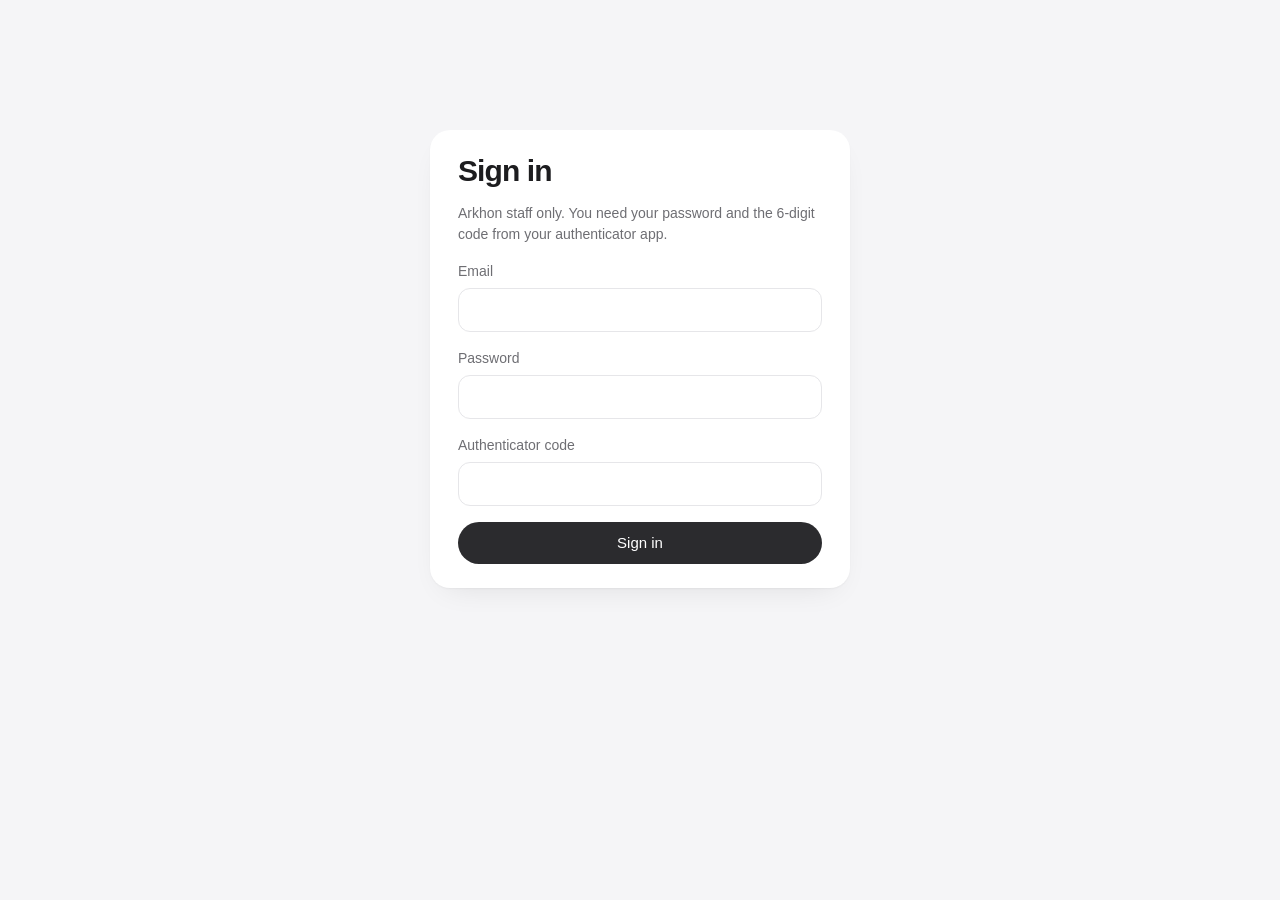
==== server/console/index.html @ 246d6083 "Operator Console, plan presets, Makefile, runbook and docs restructure - server/console: Arkhon staf" ====
<!doctype html>
<html lang="en">
<head>
<meta charset="utf-8">
<meta name="viewport" content="width=device-width, initial-scale=1, viewport-fit=cover">
<title>Arkhon Operator Console</title>
<style>
/* Operator console: same calm language as the suite. One column, one task per view.
   Talks only to this server's /admin API (CSP: connect-src 'self'). */
:root {
  --bg: #f5f5f7; --card: #fff; --soft: #f0f0f2; --line: #e6e6e9;
  --fg: #1d1d1f; --fg-2: #6e6e73; --fg-3: #a1a1a6;
  --ink: #2b2b2e; --ink-fg: #fff; --focus: #0071e3;
  --ok: #2f7a55; --ok-bg: #e8f3ed; --warn: #b45309; --warn-bg: #fdf1e3; --bad: #d92d20; --bad-bg: #fdecea;
  --shadow: 0 1px 2px rgba(0,0,0,.04), 0 12px 32px -16px rgba(0,0,0,.12);
  --font: -apple-system, BlinkMacSystemFont, "SF Pro Text", "Geist", "Helvetica Neue", Arial, sans-serif;
  --mono: ui-monospace, "SF Mono", Menlo, Consolas, monospace;
}
@media (prefers-color-scheme: dark) { :root {
  --bg: #000; --card: #141416; --soft: #1c1c1f; --line: #2a2a2e;
  --fg: #f5f5f7; --fg-2: #a1a1a6; --fg-3: #6e6e73; --ink: #f5f5f7; --ink-fg: #111113; --focus: #2997ff;
  --ok: #4fbf86; --ok-bg: rgba(79,191,134,.14); --warn: #f0a33a; --warn-bg: rgba(240,163,58,.14); --bad: #ff6b61; --bad-bg: rgba(255,107,97,.14);
  --shadow: 0 0 0 1px var(--line); color-scheme: dark;
} }
* { box-sizing: border-box; }
[hidden] { display: none !important; }
body { margin: 0; background: var(--bg); color: var(--fg); font: 16px/1.5 var(--font); -webkit-font-smoothing: antialiased; }
button, input, select { font: inherit; color: inherit; }
button { cursor: pointer; }
:focus-visible { outline: 3px solid var(--focus); outline-offset: 2px; border-radius: 10px; }
.wrap { max-width: 980px; margin: 0 auto; padding-left: max(24px, env(safe-area-inset-left)); padding-right: max(24px, env(safe-area-inset-right)); }
header { position: sticky; top: 0; z-index: 5; background: color-mix(in srgb, var(--bg) 85%, transparent); backdrop-filter: blur(20px); }
.hdr { display: flex; align-items: center; gap: 24px; height: 60px; }
.brand { font-weight: 700; letter-spacing: .14em; font-size: 14px; }
.brand small { font-weight: 500; letter-spacing: 0; color: var(--fg-3); margin-left: 8px; }
nav { display: flex; gap: 20px; overflow-x: auto; }
nav a { color: var(--fg-2); text-decoration: none; font-size: 15px; white-space: nowrap; }
nav a[aria-current="page"], nav a:hover { color: var(--fg); }
.grow { flex: 1; }
main { padding-block: 40px 96px; display: grid; gap: 20px; }
h1 { margin: 0; font-size: clamp(30px, 5vw, 42px); letter-spacing: -.03em; line-height: 1.1; }
h2 { margin: 0; font-size: 21px; letter-spacing: -.02em; }
.lede { margin: 6px 0 0; color: var(--fg-2); font-size: 18px; }
.card { background: var(--card); border-radius: 20px; box-shadow: var(--shadow); padding: 24px 28px; }
.kpis { display: grid; grid-template-columns: repeat(3, minmax(0,1fr)); gap: 14px; }
.kpi b { display: block; font-size: 34px; letter-spacing: -.03em; font-variant-numeric: tabular-nums; }
.kpi span { color: var(--fg-2); font-size: 15px; }
.kpi.warn b { color: var(--warn); }
.btn { height: 42px; padding: 0 20px; border-radius: 999px; border: 0; background: var(--soft); font-weight: 500; font-size: 15px; white-space: nowrap; }
.btn.primary { background: var(--ink); color: var(--ink-fg); }
.btn.danger { color: var(--bad); }
.btn:disabled { opacity: .4; cursor: default; }
.row { display: flex; gap: 12px; align-items: end; flex-wrap: wrap; }
label { display: grid; gap: 6px; font-size: 14px; color: var(--fg-2); flex: 1 1 200px; min-width: 0; }
input, select { height: 44px; border-radius: 12px; border: 1px solid var(--line); background: var(--card); padding: 0 14px; font-size: 16px; color: var(--fg); width: 100%; }
.msg { margin: 0; padding: 12px 16px; border-radius: 12px; font-size: 15px; }
.msg.ok { color: var(--ok); background: var(--ok-bg); }
.msg.err { color: var(--bad); background: var(--bad-bg); }
.key { font: 600 20px var(--mono); letter-spacing: .04em; padding: 16px 18px; border-radius: 14px; background: var(--soft); user-select: all; overflow-wrap: anywhere; }
table { width: 100%; border-collapse: collapse; font-size: 15px; }
th { text-align: left; font-weight: 500; color: var(--fg-3); font-size: 13px; padding: 0 12px 10px 0; }
td { padding: 12px 12px 12px 0; border-top: 1px solid var(--line); vertical-align: top; }
td.mono, .mono { font-family: var(--mono); font-size: 13px; }
.tbl { overflow-x: auto; }
.pill { display: inline-block; font-size: 13px; font-weight: 500; border-radius: 999px; padding: 2px 10px; }
.pill.active { color: var(--ok); background: var(--ok-bg); }
.pill.suspended { color: var(--warn); background: var(--warn-bg); }
.pill.revoked, .pill.deactivated { color: var(--fg-3); background: var(--soft); }
.link { border: 0; background: none; color: var(--focus); padding: 0; font-size: 15px; }
.signin { max-width: 420px; margin: 10vh auto 0; display: grid; gap: 16px; }
.muted { color: var(--fg-2); font-size: 14px; }
@media (max-width: 720px) {
  .kpis { grid-template-columns: minmax(0,1fr); }
  .wrap { padding-left: max(16px, env(safe-area-inset-left)); padding-right: max(16px, env(safe-area-inset-right)); }
  .card { padding: 20px; }
}
</style>
</head>
<body>
<header hidden id="top">
  <div class="wrap hdr">
    <span class="brand">ARKHON<small>Operator Console</small></span>
    <nav id="nav">
      <a href="#overview">Overview</a><a href="#customers">Customers</a><a href="#licenses">Licenses</a><a href="#releases">Releases</a><a href="#audit">Audit log</a>
    </nav>
    <span class="grow"></span>
    <button class="link" id="signout" type="button">Sign out</button>
  </div>
</header>

<main class="wrap">
  <!-- Sign in -->
  <form class="card signin" id="v-signin">
    <h1 style="font-size:30px">Sign in</h1>
    <p class="muted" style="margin:0">Arkhon staff only. You need your password and the 6-digit code from your authenticator app.</p>
    <label>Email<input id="si-email" type="email" autocomplete="username" required></label>
    <label>Password<input id="si-pass" type="password" autocomplete="current-password" required></label>
    <label>Authenticator code<input id="si-code" inputmode="numeric" autocomplete="one-time-code" pattern="[0-9]{6}" maxlength="6" required></label>
    <button class="btn primary" type="submit">Sign in</button>
    <p class="msg err" id="si-msg" hidden></p>
  </form>

  <!-- Overview -->
  <section id="v-overview" hidden>
    <h1>Overview</h1>
    <p class="lede">How Arkhon's customers are doing today.</p>
    <div class="kpis" style="margin-top:24px">
      <div class="card kpi"><b id="k-customers">–</b><span>customers</span></div>
      <div class="card kpi"><b id="k-licenses">–</b><span>active licenses</span></div>
      <div class="card kpi"><b id="k-seats">–</b><span>seats sold</span></div>
      <div class="card kpi"><b id="k-devices">–</b><span>computers running Arkhon</span></div>
      <div class="card kpi" id="k-exp-card"><b id="k-expiring">–</b><span>licenses ending within 30 days</span></div>
      <div class="card kpi" id="k-stale-card"><b id="k-stale">–</b><span>computers not seen in 30 days</span></div>
    </div>
  </section>

  <!-- Customers -->
  <section id="v-customers" hidden>
    <h1>Customers</h1>
    <p class="lede">Add a company, then give it a license.</p>
    <form class="card" id="new-customer" style="margin-top:24px;display:grid;gap:16px">
      <h2>Add a customer</h2>
      <div class="row">
        <label>Company name<input id="c-name" required></label>
        <label>Contact email<input id="c-email" type="email" required></label>
        <button class="btn primary" type="submit">Add customer</button>
      </div>
      <p class="msg" id="c-msg" hidden></p>
    </form>
    <div class="card tbl" style="margin-top:20px"><table><thead><tr><th>Company</th><th>Contact</th><th>Licenses</th><th></th></tr></thead><tbody id="c-rows"></tbody></table></div>
  </section>

  <!-- Licenses -->
  <section id="v-licenses" hidden>
    <h1>Licenses</h1>
    <p class="lede">Pick a plan. Workspaces, engines and terms fill in for you.</p>
    <form class="card" id="new-license" style="margin-top:24px;display:grid;gap:16px">
      <h2>Issue a license</h2>
      <div class="row">
        <label>Customer<select id="l-customer" required></select></label>
        <label>Plan<select id="l-plan"></select></label>
        <label style="flex:0 1 120px">Seats<input id="l-seats" type="number" min="1"></label>
        <label style="flex:0 1 140px">Computers<input id="l-devices" type="number" min="1" value="1"></label>
      </div>
      <div class="row">
        <label>Industry pack<select id="l-pack"><option value="">None</option><option value="trades">Trades &amp; field services</option></select></label>
        <label>Offline grace<select id="l-grace"><option value="30">30 days (normal)</option><option value="90">90 days (offline / air-gapped site)</option></select></label>
        <label style="flex:0 1 auto;flex-direction:row;display:flex;align-items:center;gap:8px;height:44px"><input id="l-soft" type="checkbox" style="width:auto;height:auto"> Allow computers without a TPM</label>
      </div>
      <p class="muted" id="l-summary" style="margin:0"></p>
      <div class="row"><button class="btn primary" type="submit">Issue license</button></div>
      <p class="msg" id="l-msg" hidden></p>
      <div id="l-key" hidden><p class="muted" style="margin:0 0 8px">Activation key. Give it to the customer now: Arkhon keeps only a hash, so it can't be shown again.</p><div class="key" id="l-keytext"></div></div>
    </form>
    <div class="card tbl" style="margin-top:20px"><table><thead><tr><th>License</th><th>Customer</th><th>Plan</th><th>Seats</th><th>Ends</th><th>Status</th></tr></thead><tbody id="l-rows"></tbody></table></div>
    <div class="card" id="l-detail" hidden style="margin-top:20px;display:grid;gap:16px"></div>
  </section>

  <!-- Releases -->
  <section id="v-releases" hidden>
    <h1>Releases</h1>
    <p class="lede">Publish an encrypted engine release. Customers get it only inside their update window.</p>
    <form class="card" id="new-release" style="margin-top:24px;display:grid;gap:16px">
      <div class="row">
        <label>Engine<input id="r-engine" placeholder="core" required></label>
        <label>Version<input id="r-version" placeholder="1.0.0" required></label>
      </div>
      <div class="row">
        <label>Encrypted file name<input id="r-file" placeholder="core-q4_k_m.arkm" required></label>
        <label style="flex:0 1 160px">Size (bytes)<input id="r-size" type="number" min="1" required></label>
      </div>
      <label>SHA-256 of the encrypted file<input id="r-sha" pattern="[0-9a-fA-F]{64}" required class="mono"></label>
      <label>Release key (base64, from the packaging tool)<input id="r-cek" type="password" required class="mono"></label>
      <div class="row"><button class="btn primary" type="submit">Publish release</button></div>
      <p class="msg" id="r-msg" hidden></p>
    </form>
  </section>

  <!-- Audit -->
  <section id="v-audit" hidden>
    <h1>Audit log</h1>
    <p class="lede">Every change, who made it, and when.</p>
    <div class="row" style="margin-top:20px"><label>Filter by license or customer id<input id="a-filter" placeholder="lic-… or cust-…"></label><button class="btn" id="a-go" type="button">Show</button></div>
    <div class="card tbl" style="margin-top:16px"><table><thead><tr><th>When</th><th>Who</th><th>What</th><th>About</th></tr></thead><tbody id="a-rows"></tbody></table></div>
  </section>
</main>

<script>
(() => {
  const $ = id => document.getElementById(id);
  const esc = s => String(s ?? '').replace(/[&<>"']/g, c => ({ '&': '&amp;', '<': '&lt;', '>': '&gt;', '"': '&quot;', "'": '&#39;' }[c]));
  const day = t => new Date(t * 1000).toLocaleDateString([], { year: 'numeric', month: 'short', day: 'numeric' });
  const when = t => new Date(t * 1000).toLocaleString([], { month: 'short', day: 'numeric', hour: 'numeric', minute: '2-digit' });
  let token = null, customers = [], plans = [];
  try { token = sessionStorage.getItem('arkhon-op'); } catch (_) {}

  function show(el, text, ok) { el.hidden = false; el.className = 'msg ' + (ok ? 'ok' : 'err'); el.textContent = text; }
  async function api(method, path, body) {
    const r = await fetch(path, { method, headers: Object.assign({ 'content-type': 'application/json' }, token ? { authorization: 'Bearer ' + token } : {}), body: body ? JSON.stringify(body) : undefined });
    const data = await r.json().catch(() => ({}));
    if (r.status === 401) { signOut(); throw new Error(data.error || 'Sign in again.'); }
    if (!r.ok) throw new Error(data.error || 'That didn’t work.');
    return data;
  }
  function signOut() { token = null; try { sessionStorage.removeItem('arkhon-op'); } catch (_) {} route(); }
  $('signout').addEventListener('click', signOut);

  $('v-signin').addEventListener('submit', async e => {
    e.preventDefault();
    try {
      const d = await api('POST', '/admin/login', { email: $('si-email').value, password: $('si-pass').value, code: $('si-code').value });
      token = d.token; try { sessionStorage.setItem('arkhon-op', token); } catch (_) {}
      $('si-pass').value = ''; $('si-code').value = ''; $('si-msg').hidden = true;
      if (!location.hash || location.hash === '#signin') location.hash = '#overview'; else route();
    } catch (err) { show($('si-msg'), err.message, false); }
  });

  const views = ['overview', 'customers', 'licenses', 'releases', 'audit'];
  async function route() {
    const signedIn = !!token;
    $('top').hidden = !signedIn; $('v-signin').hidden = signedIn;
    const v = views.includes(location.hash.slice(1)) ? location.hash.slice(1) : 'overview';
    views.forEach(n => { $('v-' + n).hidden = !signedIn || n !== v; });
    document.querySelectorAll('#nav a').forEach(a => a.toggleAttribute('aria-current', a.getAttribute('href') === '#' + v));
    document.querySelectorAll('#nav a[aria-current]').forEach(a => a.setAttribute('aria-current', 'page'));
    if (!signedIn) return;
    try { await ({ overview: loadOverview, customers: loadCustomers, licenses: loadLicenses, releases: async () => {}, audit: loadAudit })[v](); } catch (_) {}
  }
  addEventListener('hashchange', route);

  async function loadOverview() {
    const o = await api('GET', '/admin/overview');
    $('k-customers').textContent = o.customers; $('k-licenses').textContent = o.active_licenses;
    $('k-seats').textContent = o.seats; $('k-devices').textContent = o.active_devices;
    $('k-expiring').textContent = o.expiring_within_30_days; $('k-stale').textContent = o.devices_not_seen_30_days;
    $('k-exp-card').classList.toggle('warn', o.expiring_within_30_days > 0);
    $('k-stale-card').classList.toggle('warn', o.devices_not_seen_30_days > 0);
  }

  async function loadCustomers() {
    customers = await api('GET', '/admin/customers');
    $('c-rows').innerHTML = customers.map(c => `<tr><td><b>${esc(c.name)}</b><div class="mono" style="color:var(--fg-3)">${esc(c.id)}</div></td><td>${esc(c.email)}</td><td>${c.licenses}</td>
      <td><button class="link" data-issue="${esc(c.id)}" type="button">Issue license</button></td></tr>`).join('') || '<tr><td colspan="4" class="muted">No customers yet. Add the first one above.</td></tr>';
  }
  $('c-rows').addEventListener('click', e => { const b = e.target.closest('[data-issue]'); if (b) { location.hash = '#licenses'; setTimeout(() => { $('l-customer').value = b.dataset.issue; }, 300); } });
  $('new-customer').addEventListener('submit', async e => {
    e.preventDefault();
    try { await api('POST', '/admin/customers', { name: $('c-name').value, email: $('c-email').value });
      show($('c-msg'), `Added ${$('c-name').value}.`, true); $('c-name').value = ''; $('c-email').value = ''; loadCustomers();
    } catch (err) { show($('c-msg'), err.message, false); }
  });

  function planSummary() {
    const p = plans.find(x => x.plan === $('l-plan').value); if (!p) return;
    if (!$('l-seats').dataset.touched) $('l-seats').value = p.seats;
    if (!$('l-soft').dataset.touched) $('l-soft').checked = p.allow_software_binding;
    $('l-summary').textContent = `${p.label}: ${p.days} days, updates for ${p.update_window_days} days. Workspaces: ${p.workspaces.join(', ')}. Engines: ${p.engines.join(', ')}.`;
  }
  ['l-seats', 'l-soft'].forEach(id => $(id).addEventListener('input', () => { $(id).dataset.touched = '1'; }));
  $('l-plan').addEventListener('change', planSummary);

  async function loadLicenses() {
    if (!plans.length) { plans = await api('GET', '/admin/plans'); $('l-plan').innerHTML = plans.map(p => `<option value="${p.plan}"${p.plan === 'business' ? ' selected' : ''}>${esc(p.label)}</option>`).join(''); }
    customers = await api('GET', '/admin/customers');
    const keep = $('l-customer').value;
    $('l-customer').innerHTML = customers.map(c => `<option value="${esc(c.id)}">${esc(c.name)}</option>`).join('') || '<option value="">Add a customer first</option>';
    if (keep) $('l-customer').value = keep;
    planSummary();
    const names = Object.fromEntries(customers.map(c => [c.id, c.name]));
    const list = await api('GET', '/admin/licenses');
    $('l-rows').innerHTML = list.map(l => `<tr><td><button class="link mono" data-lic="${esc(l.id)}" type="button">${esc(l.id)}</button></td><td>${esc(names[l.customer_id] || l.customer_id)}</td>
      <td>${esc(l.plan)}</td><td>${l.seats}</td><td>${day(l.expires_at)}</td><td><span class="pill ${esc(l.status)}">${esc(l.status)}</span></td></tr>`).join('') || '<tr><td colspan="6" class="muted">No licenses yet.</td></tr>';
  }
  $('new-license').addEventListener('submit', async e => {
    e.preventDefault(); $('l-key').hidden = true;
    try {
      const d = await api('POST', '/admin/licenses', {
        customer_id: $('l-customer').value, plan: $('l-plan').value, seats: +$('l-seats').value, max_devices: +$('l-devices').value,
        packs: $('l-pack').value ? [$('l-pack').value] : [], offline_grace_days: +$('l-grace').value, allow_software_binding: $('l-soft').checked,
      });
      show($('l-msg'), `License ${d.license_id} issued.`, true);
      $('l-keytext').textContent = d.activation_key; $('l-key').hidden = false; loadLicenses();
    } catch (err) { show($('l-msg'), err.message, false); }
  });
  $('l-rows').addEventListener('click', e => { const b = e.target.closest('[data-lic]'); if (b) openLicense(b.dataset.lic); });
  async function openLicense(id) {
    const l = await api('GET', '/admin/licenses/' + encodeURIComponent(id));
    const d = $('l-detail'); d.hidden = false;
    d.innerHTML = `<div class="row" style="align-items:center"><h2 class="mono" style="flex:1">${esc(l.id)}</h2><span class="pill ${esc(l.status)}">${esc(l.status)}</span></div>
      <p class="muted" style="margin:0">${esc(l.plan)} · ${l.seats} seats · ${l.max_devices} computer(s) · ends ${day(l.expires_at)} · updates until ${day(l.update_window_end)}</p>
      <div class="row">
        ${l.status === 'active' ? '<button class="btn" data-act="suspended" type="button">Pause (e.g. unpaid)</button>' : ''}
        ${l.status === 'suspended' ? '<button class="btn" data-act="active" type="button">Resume</button>' : ''}
        ${l.status !== 'revoked' ? '<button class="btn" data-renew type="button">Renew 1 year</button><button class="btn danger" data-act="revoked" type="button">Revoke…</button>' : ''}
      </div>
      <p class="msg" id="d-msg" hidden></p>
      <h2 style="font-size:17px">Computers</h2>
      <div class="tbl"><table><thead><tr><th>Activated</th><th>Last seen</th><th>Security</th><th>Status</th><th></th></tr></thead><tbody>
      ${l.activations.map(a => `<tr><td>${day(a.activated_at)}</td><td>${when(a.last_checkin_at)}</td><td>${esc(a.binding)}</td><td><span class="pill ${esc(a.status)}">${esc(a.status)}</span></td>
        <td>${a.status === 'active' ? `<button class="link" data-free="${a.id}" type="button">Free this slot</button>` : ''}</td></tr>`).join('') || '<tr><td colspan="5" class="muted">Not activated on any computer yet.</td></tr>'}
      </tbody></table></div>`;
    d.dataset.id = id; d.scrollIntoView({ behavior: 'smooth', block: 'start' });
  }
  $('l-detail').addEventListener('click', async e => {
    const id = $('l-detail').dataset.id, msg = () => $('d-msg');
    const act = e.target.closest('[data-act]'), ren = e.target.closest('[data-renew]'), free = e.target.closest('[data-free]');
    try {
      if (act) {
        const status = act.dataset.act;
        if (status === 'revoked' && act.dataset.confirm !== '1') { act.dataset.confirm = '1'; act.textContent = 'Click again to revoke permanently'; return; }
        await api('POST', `/admin/licenses/${encodeURIComponent(id)}/status`, { status, reason: 'operator console' });
      } else if (ren) {
        await api('POST', `/admin/licenses/${encodeURIComponent(id)}/renew`, { days: 365, update_window_days: 365 });
      } else if (free) {
        await api('POST', `/admin/activations/${free.dataset.free}/deactivate`);
      } else return;
      await loadLicenses(); await openLicense(id); show($('d-msg'), 'Saved. It’s in the audit log.', true);
    } catch (err) { show(msg(), err.message, false); }
  });

  $('new-release').addEventListener('submit', async e => {
    e.preventDefault();
    try {
      const d = await api('POST', '/admin/releases', { engine: $('r-engine').value.trim(), version: $('r-version').value.trim(), cek: $('r-cek').value.trim(),
        files: { [$('r-file').value.trim()]: { size: +$('r-size').value, sha256: $('r-sha').value.trim().toLowerCase() } } });
      $('r-cek').value = ''; show($('r-msg'), `Published ${$('r-engine').value} ${$('r-version').value} (release ${d.release_id}).`, true);
    } catch (err) { show($('r-msg'), err.message, false); }
  });

  async function loadAudit() {
    const f = $('a-filter').value.trim();
    const rows = await api('GET', '/admin/audit' + (f ? '?target=' + encodeURIComponent(f) : ''));
    $('a-rows').innerHTML = rows.map(r => `<tr><td>${when(r.at)}</td><td>${esc(r.actor)}</td><td>${esc(r.action)}</td><td class="mono">${esc(r.target)}</td></tr>`).join('') || '<tr><td colspan="4" class="muted">Nothing yet.</td></tr>';
  }
  $('a-go').addEventListener('click', loadAudit);

  route();
})();
</script>
</body>
</html>
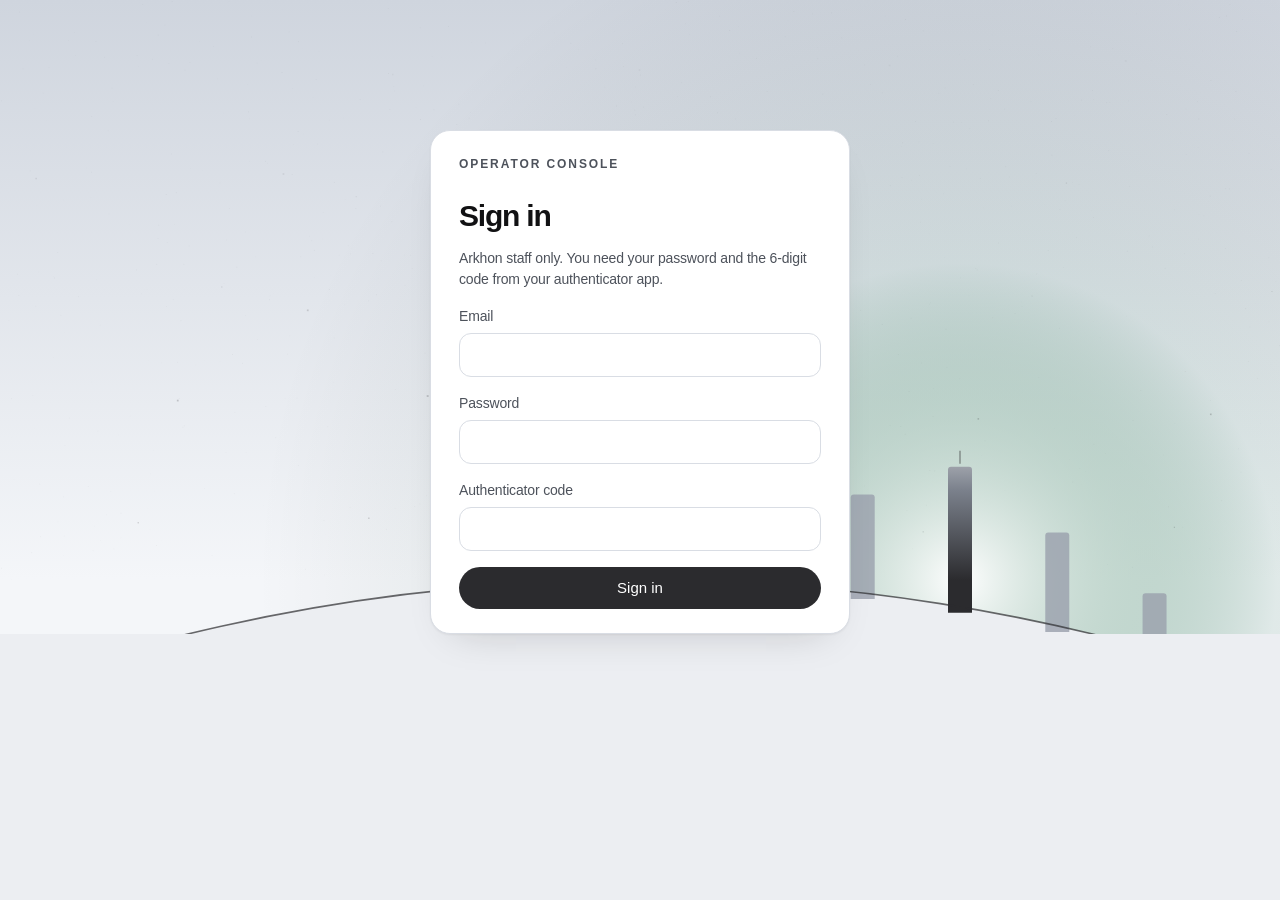
==== commit 8a95d49c: "Horizon for the Operator Console and customer portal Both pages get the suite's Horizon tokens, type" ====
--- a/server/console/index.html
+++ b/server/console/index.html
@@ -74,13 +74,99 @@
   .wrap { padding-left: max(16px, env(safe-area-inset-left)); padding-right: max(16px, env(safe-area-inset-right)); }
   .card { padding: 20px; }
 }
+/* ---------- Horizon (shared with the Arkhon Suite design system, v2) ----------
+   Same tokens, hero band, motion and type as suite/app/design (see its README "Horizon v2").
+   Everything is inline: this page is served with a strict CSP and loads nothing external. */
+:root {
+  --bg: #eceef2; --card: #ffffff; --soft: #e4e7ec; --line: #d9dde4;
+  --fg: #111113; --fg-2: #4d525b; --fg-3: #636873;
+  --ink: #2b2b2e; --ink-fg: #ffffff; --focus: #1f5fbf;
+  --ok: #24653f; --ok-bg: #dcefe4; --warn: #94430a; --warn-bg: #f8ead9; --bad: #b42318; --bad-bg: #fbe5e2;
+  --sky-top: #cfd5de; --sky-low: #f4f6f9; --glow: rgba(255,255,255,.95); --glow-2: rgba(47,122,85,.10);
+  --bar: #9aa1ad; --bar-lit-a: #fdfdfe; --bar-lit-b: #7b818c; --bar-lit-c: #2b2b2e; --arc: #2b2b2e; --dust: rgba(43,43,46,.32);
+  --nav-bg: rgba(255,255,255,.72); --nav-line: rgba(17,17,19,.08);
+  --shadow: 0 1px 0 rgba(255,255,255,.7) inset, 0 1px 2px rgba(17,17,19,.05), 0 18px 40px -24px rgba(17,17,19,.22);
+  --font: "Geist", -apple-system, BlinkMacSystemFont, "SF Pro Text", "Helvetica Neue", Arial, sans-serif;
+  --ease: cubic-bezier(.22,1,.36,1); --spring: cubic-bezier(.34,1.36,.64,1); --spring-soft: cubic-bezier(.3,1.25,.5,1);
+  --dur-press: 140ms; --dur-quick: 220ms; --dur-enter: 560ms; --dur-wipe: 760ms; --dur-glide: 420ms; --dur-count: 900ms; --stagger: 55ms;
+}
+@media (prefers-color-scheme: dark) { :root {
+  --bg: #0c0e12; --card: #14171c; --soft: #1d2128; --line: #272c35;
+  --fg: #f2f3f6; --fg-2: #b4b9c4; --fg-3: #8e94a0;
+  --ink: #f2f3f6; --ink-fg: #111113; --focus: #6aa8ff;
+  --ok: #5cc994; --ok-bg: rgba(92,201,148,.13); --warn: #f0a640; --warn-bg: rgba(240,166,64,.13); --bad: #ff7b70; --bad-bg: rgba(255,123,112,.13);
+  --sky-top: #07080b; --sky-low: #1a1f27; --glow: rgba(214,220,232,.30); --glow-2: rgba(47,122,85,.20);
+  --bar: #3a404b; --bar-lit-a: #ffffff; --bar-lit-b: #9aa0ab; --bar-lit-c: #4a4e57; --arc: #c9ccd3; --dust: rgba(242,243,246,.42);
+  --nav-bg: rgba(20,23,28,.74); --nav-line: rgba(242,243,246,.10);
+  --shadow: 0 0 0 1px var(--line); color-scheme: dark;
+} }
+html { background: var(--bg); }
+html, body { overflow-x: hidden; }
+body { position: relative; letter-spacing: -.01em; }
+.card { border: 1px solid var(--line); }
+h1 { font-weight: 650; letter-spacing: -.04em; text-wrap: balance; }
+h2 { font-weight: 600; }
+.btn { transition: transform var(--dur-press) var(--spring), background-color var(--dur-quick) var(--ease), opacity var(--dur-quick); }
+.btn:active { transform: scale(.94); transition-duration: 90ms; }
+.btn:hover:not(:disabled) { opacity: .88; }
+.eyebrow { display: block; font-size: 12px; font-weight: 600; letter-spacing: .16em; text-transform: uppercase; color: var(--fg-2); margin-bottom: 10px; }
+
+/* Hero band: one canvas behind the top of the page, ending in the horizon under each page's title. */
+.hz-band { position: absolute; z-index: -1; top: 0; left: 0; right: 0; height: var(--hz-h, 360px); pointer-events: none; }
+.hz-band canvas { display: block; width: 100%; height: 100%; }
+body { isolation: isolate; }
+.stage { padding: 28px 0 92px; position: relative; }
+.stage h1 { font-size: clamp(34px, 5.4vw, 56px); line-height: 1.05; }
+.stage .lede { max-width: 40ch; }
+.hz-stat { margin: 18px 0 0; display: flex; align-items: baseline; gap: 10px; flex-wrap: wrap; color: var(--fg-2); font-size: 15px; }
+.hz-stat b { font-size: 32px; font-weight: 650; letter-spacing: -.04em; color: var(--fg); font-variant-numeric: tabular-nums; }
+
+/* Header: brand mark + a pill nav with a gliding indicator. */
+header { background: color-mix(in srgb, var(--bg) 55%, transparent) !important; -webkit-backdrop-filter: saturate(170%) blur(20px); backdrop-filter: saturate(170%) blur(20px); }
+.brand { display: inline-flex; align-items: center; gap: 10px; }
+.brand svg { width: 26px; height: 22px; flex: none; }
+.pillnav { position: relative; isolation: isolate; display: flex; gap: 2px; padding: 4px; border-radius: 999px; background: var(--nav-bg); border: 1px solid var(--nav-line); overflow-x: auto; scrollbar-width: none; }
+.pillnav::-webkit-scrollbar { display: none; }
+.pillnav a { position: relative; z-index: 1; padding: 7px 14px !important; border-radius: 999px; color: var(--fg-2); text-decoration: none; font-size: 14px; font-weight: 500; white-space: nowrap; transition: color var(--dur-quick) var(--ease); }
+.pillnav a:hover { color: var(--fg); }
+.pillnav a[aria-current="page"] { color: var(--ink-fg); }
+.pillnav .nav-ind { position: absolute; z-index: 0; top: 4px; left: 0; height: calc(100% - 8px); width: 0; border-radius: 999px; background: var(--ink); opacity: 0;
+  transition: transform var(--dur-glide) var(--spring-soft), width var(--dur-glide) var(--spring-soft), opacity var(--dur-quick); }
+
+/* Motion: staggered entrances and the "horizon wipe" between pages; all off under reduced motion. */
+@media (prefers-reduced-motion: no-preference) {
+  .enter .stage > * { animation: lift 700ms var(--ease) backwards; }
+  .enter .stage > :nth-child(2) { animation-delay: 60ms; } .enter .stage > :nth-child(n+3) { animation-delay: 120ms; }
+  .enter > .card, .enter .kpis > * , .enter .list > .item { animation: rise var(--dur-enter) var(--spring) backwards; }
+  .enter .kpis > :nth-child(2), .enter .list > .item:nth-child(2) { animation-delay: calc(var(--stagger) * 1); }
+  .enter .kpis > :nth-child(3), .enter .list > .item:nth-child(3) { animation-delay: calc(var(--stagger) * 2); }
+  .enter .kpis > :nth-child(n+4), .enter .list > .item:nth-child(n+4) { animation-delay: calc(var(--stagger) * 3); }
+  @keyframes lift { from { opacity: .001; transform: translateY(10px); } }
+  @keyframes rise { from { opacity: .001; transform: translateY(14px) scale(.985); } }
+  .msg:not([hidden]) { animation: rise 420ms var(--spring) backwards; }
+  ::view-transition-old(root) { animation: var(--dur-wipe) var(--ease) both vt-settle; }
+  ::view-transition-new(root) { animation: var(--dur-wipe) var(--ease) both vt-horizon; }
+  @keyframes vt-horizon { from { clip-path: ellipse(140% 0% at 50% 100%); } to { clip-path: ellipse(140% 160% at 50% 100%); } }
+  @keyframes vt-settle { to { opacity: .35; transform: translateY(-2%) scale(.985); filter: blur(2px); } }
+  header { view-transition-name: top; }
+  ::view-transition-group(top) { animation: none; }
+}
+@media (max-width: 720px) {
+  .stage { padding: 16px 0 64px; }
+  .hz-stat b { font-size: 26px; }
+}
 </style>
 </head>
 <body>
+<svg width="0" height="0" style="position:absolute" aria-hidden="true"><defs>
+  <linearGradient id="chrome" x1="0" y1="0" x2="1" y2="1"><stop offset="0" stop-color="#d6d8dd"/><stop offset=".45" stop-color="#5f636c"/><stop offset=".7" stop-color="#1d1f24"/><stop offset="1" stop-color="#d6d8dd"/></linearGradient>
+  <symbol id="mark" viewBox="0 0 120 104"><path d="M60 2 L4 98 L22 98 L58 34 Z" fill="url(#chrome)"/><path d="M68 20 L116 98 L98 98 L66 44 L66 24 Z" fill="url(#chrome)"/>
+    <g fill="url(#chrome)"><rect x="40" y="70" width="5" height="24"/><rect x="48" y="56" width="5" height="38"/><rect x="56" y="40" width="5" height="54"/><rect x="64" y="58" width="5" height="36"/><rect x="72" y="72" width="5" height="22"/></g>
+    <path d="M14 100 Q60 90 106 100" stroke="url(#chrome)" stroke-width="2.4" fill="none" stroke-linecap="round"/></symbol></defs></svg>
 <header hidden id="top">
   <div class="wrap hdr">
-    <span class="brand">ARKHON<small>Operator Console</small></span>
-    <nav id="nav">
+    <span class="brand"><svg viewBox="0 0 120 104" aria-hidden="true"><use href="#mark"/></svg>ARKHON<small>Operator Console</small></span>
+    <nav id="nav" class="pillnav" aria-label="Console">
       <a href="#overview">Overview</a><a href="#customers">Customers</a><a href="#licenses">Licenses</a><a href="#releases">Releases</a><a href="#audit">Audit log</a>
     </nav>
     <span class="grow"></span>
@@ -91,6 +177,7 @@
 <main class="wrap">
   <!-- Sign in -->
   <form class="card signin" id="v-signin">
+    <span class="eyebrow">Operator Console</span>
     <h1 style="font-size:30px">Sign in</h1>
     <p class="muted" style="margin:0">Arkhon staff only. You need your password and the 6-digit code from your authenticator app.</p>
     <label>Email<input id="si-email" type="email" autocomplete="username" required></label>
@@ -102,9 +189,10 @@
 
   <!-- Overview -->
   <section id="v-overview" hidden>
-    <h1>Overview</h1>
+    <div class="stage"><span class="eyebrow">Operator Console</span><h1>Overview</h1>
     <p class="lede">How Arkhon's customers are doing today.</p>
-    <div class="kpis" style="margin-top:24px">
+    <p class="hz-stat" id="ov-stat" hidden></p></div>
+    <div class="kpis">
       <div class="card kpi"><b id="k-customers">–</b><span>customers</span></div>
       <div class="card kpi"><b id="k-licenses">–</b><span>active licenses</span></div>
       <div class="card kpi"><b id="k-seats">–</b><span>seats sold</span></div>
@@ -116,9 +204,10 @@
 
   <!-- Customers -->
   <section id="v-customers" hidden>
-    <h1>Customers</h1>
+    <div class="stage"><span class="eyebrow">Companies</span><h1>Customers</h1>
     <p class="lede">Add a company, then give it a license.</p>
-    <form class="card" id="new-customer" style="margin-top:24px;display:grid;gap:16px">
+    <p class="hz-stat" id="c-stat" hidden></p></div>
+    <form class="card" id="new-customer" style="display:grid;gap:16px">
       <h2>Add a customer</h2>
       <div class="row">
         <label>Company name<input id="c-name" required></label>
@@ -132,9 +221,10 @@
 
   <!-- Licenses -->
   <section id="v-licenses" hidden>
-    <h1>Licenses</h1>
+    <div class="stage"><span class="eyebrow">Plans and seats</span><h1>Licenses</h1>
     <p class="lede">Pick a plan. Workspaces, engines and terms fill in for you.</p>
-    <form class="card" id="new-license" style="margin-top:24px;display:grid;gap:16px">
+    <p class="hz-stat" id="l-stat" hidden></p></div>
+    <form class="card" id="new-license" style="display:grid;gap:16px">
       <h2>Issue a license</h2>
       <div class="row">
         <label>Customer<select id="l-customer" required></select></label>
@@ -158,9 +248,9 @@
 
   <!-- Releases -->
   <section id="v-releases" hidden>
-    <h1>Releases</h1>
-    <p class="lede">Publish an encrypted engine release. Customers get it only inside their update window.</p>
-    <form class="card" id="new-release" style="margin-top:24px;display:grid;gap:16px">
+    <div class="stage"><span class="eyebrow">Engines</span><h1>Releases</h1>
+    <p class="lede">Publish an encrypted engine release. Customers get it only inside their update window.</p></div>
+    <form class="card" id="new-release" style="display:grid;gap:16px">
       <div class="row">
         <label>Engine<input id="r-engine" placeholder="core" required></label>
         <label>Version<input id="r-version" placeholder="1.0.0" required></label>
@@ -178,13 +268,160 @@
 
   <!-- Audit -->
   <section id="v-audit" hidden>
-    <h1>Audit log</h1>
-    <p class="lede">Every change, who made it, and when.</p>
-    <div class="row" style="margin-top:20px"><label>Filter by license or customer id<input id="a-filter" placeholder="lic-… or cust-…"></label><button class="btn" id="a-go" type="button">Show</button></div>
+    <div class="stage"><span class="eyebrow">History</span><h1>Audit log</h1>
+    <p class="lede">Every change, who made it, and when.</p></div>
+    <div class="row"><label>Filter by license or customer id<input id="a-filter" placeholder="lic-… or cust-…"></label><button class="btn" id="a-go" type="button">Show</button></div>
     <div class="card tbl" style="margin-top:16px"><table><thead><tr><th>When</th><th>Who</th><th>What</th><th>About</th></tr></thead><tbody id="a-rows"></tbody></table></div>
   </section>
 </main>
 
+<script>
+/* Horizon hero (lite): the suite's hero engine reduced to one skyline scene, inline for the
+   strict CSP. Sky + light behind the horizon + grain (cached), then per frame: skyline bars
+   from the page's real numbers, the horizon arc, a chrome sheen, dust and a soft pointer
+   light (desktop only). Pauses off screen / hidden; one still frame under reduced motion. */
+window.ArkHz = (() => {
+  const reduce = matchMedia('(prefers-reduced-motion: reduce)'), fine = matchMedia('(hover: hover) and (pointer: fine)');
+  const ease = t => 1 - Math.pow(1 - t, 3), clamp = (v, a = 0, b = 1) => Math.max(a, Math.min(b, v)), TAU = Math.PI * 2;
+  const stats = { frames: 0, ms: 0, worst: 0 };
+  let C = null, band = null, cv = null, ctx = null, stat = null, w = 0, h = 0, dpr = 1, g = null, cols = [], bars = [], key = '';
+  let grow = 1, growAt = -1e9, raf = 0, visible = true, t0 = performance.now(), px = .5, py = .5, tx = .5, ty = .5, hov = 0, hovT = 0, stageEl = null;
+  function rng(seed) { let s = seed >>> 0 || 1; return () => (s = (s * 1664525 + 1013904223) >>> 0) / 4294967296; }
+  const dust = Array.from({ length: 30 }, (_, i) => { const r = rng(i * 97 + 3); return { x: r(), y: r(), s: .6 + r() * 1.3, v: .15 + r() * .5, p: r() * TAU }; });
+  function colors() {
+    const s = getComputedStyle(document.documentElement), v = k => s.getPropertyValue(k).trim();
+    C = { skyTop: v('--sky-top'), skyLow: v('--sky-low'), glow: v('--glow'), glow2: v('--glow-2'), ground: v('--bg'), bar: v('--bar'), litA: v('--bar-lit-a'), litB: v('--bar-lit-b'), litC: v('--bar-lit-c'), arc: v('--arc'), dust: v('--dust') };
+  }
+  function arcY(x) { return g.cy - Math.sqrt(Math.max(0, g.R * g.R - (x - g.cx) * (x - g.cx))); }
+  function roundTop(p, x, y, bw, bh, r) { p.moveTo(x, y + bh); p.lineTo(x, y + r); p.quadraticCurveTo(x, y, x + r, y); p.lineTo(x + bw - r, y); p.quadraticCurveTo(x + bw, y, x + bw, y + r); p.lineTo(x + bw, y + bh); p.closePath(); }
+  function layout() {
+    if (!w) return;
+    const narrow = w < 720, horizon = h - (narrow ? 40 : 54), R = Math.max(w * 1.5, 900);
+    g = { narrow, horizon, R, cx: w / 2, cy: horizon + R };
+    const n = bars.length || 1, max = Math.max(1e-6, ...bars.map(b => b.v));
+    const x0 = narrow ? w * .12 : w * .56, x1 = narrow ? w * .88 : w * .94, step = (x1 - x0) / n, bw = Math.max(3, Math.min(24, step * .52));
+    const hMax = narrow ? Math.min(46, h * .15) : Math.min(h * .34, 140);
+    cols = bars.map((b, i) => { const x = x0 + step * (i + .5); return { x, w: bw, h: Math.max(4, b.v / max * hMax), base: arcY(x), lit: !!b.lit }; });
+    g.glowX = x0 + (x1 - x0) / 2;
+    paintStatic();
+  }
+  function paintStatic() {
+    if (!w || !C) return;
+    stat = stat || document.createElement('canvas'); stat.width = cv.width; stat.height = cv.height;
+    const x = stat.getContext('2d'); x.setTransform(dpr, 0, 0, dpr, 0, 0);
+    const sky = x.createLinearGradient(0, 0, 0, g.horizon); sky.addColorStop(0, C.skyTop); sky.addColorStop(1, C.skyLow); x.fillStyle = sky; x.fillRect(0, 0, w, h);
+    const gl = x.createRadialGradient(g.glowX, g.horizon, 0, g.glowX, g.horizon, Math.max(w * .55, 420)); gl.addColorStop(0, C.glow); gl.addColorStop(.45, C.glow2); gl.addColorStop(1, 'rgba(0,0,0,0)');
+    x.fillStyle = gl; x.fillRect(0, 0, w, h);
+    const r = rng(7); x.fillStyle = C.dust; for (let i = 0; i < 900; i++) { x.globalAlpha = r() * .12; x.fillRect(r() * w, r() * g.horizon, 1, 1); } x.globalAlpha = 1;
+    x.beginPath(); x.arc(g.cx, g.cy, g.R, 0, TAU); x.fillStyle = C.ground; x.fill();
+  }
+  function frame(t, still) {
+    if (!w || !stat) return;
+    const el = still ? 0 : (t - t0) / 1000;
+    ctx.setTransform(1, 0, 0, 1, 0, 0); ctx.drawImage(stat, 0, 0); ctx.setTransform(dpr, 0, 0, dpr, 0, 0);
+    if (grow < 1) grow = .55 + .45 * ease(clamp((t - growAt) / 1100));
+    const gr = still && (reduce.matches || grow >= 1) ? 1 : grow;
+    if (!still) { px += (tx - px) * .08; py += (ty - py) * .08; hov += (hovT - hov) * .06; }
+    const ox = still ? 0 : (px - .5) * -10 * hov;
+    if (hov > .01 && !still) { const lx = px * w, ly = py * h, pl = ctx.createRadialGradient(lx, ly, 0, lx, ly, 240); pl.addColorStop(0, C.glow); pl.addColorStop(1, 'rgba(0,0,0,0)'); ctx.globalAlpha = .35 * hov; ctx.fillStyle = pl; ctx.fillRect(lx - 240, 0, 480, g.horizon); ctx.globalAlpha = 1; }
+    const lit = ctx.createLinearGradient(0, g.horizon - 180, 0, g.horizon); lit.addColorStop(0, C.litA); lit.addColorStop(.5, C.litB); lit.addColorStop(1, C.litC);
+    const path = new Path2D(); let tall = null;
+    cols.forEach(c => { const bh = c.h * gr, p = new Path2D(); roundTop(p, c.x - c.w / 2 + ox, c.base - bh, c.w, bh + 6, Math.min(3, c.w / 2));
+      ctx.fillStyle = c.lit ? lit : C.bar; ctx.globalAlpha = c.lit ? 1 : .8; ctx.fill(p); path.addPath(p); if (!tall || bh > tall.h) tall = { x: c.x + ox, y: c.base - bh, h: bh }; });
+    ctx.globalAlpha = 1;
+    if (tall) { ctx.strokeStyle = C.arc; ctx.lineWidth = 1.2; ctx.globalAlpha = .55; ctx.beginPath(); ctx.moveTo(tall.x, tall.y - 3); ctx.lineTo(tall.x, tall.y - 16); ctx.stroke(); ctx.globalAlpha = 1; }
+    const arc = new Path2D(); arc.arc(g.cx, g.cy, g.R, Math.PI * 1.05, Math.PI * 1.95);
+    ctx.strokeStyle = C.arc; ctx.lineWidth = 1.6; ctx.globalAlpha = .7; ctx.stroke(arc); ctx.globalAlpha = 1;
+    const ph = still ? .62 : (el % 9) / 9;
+    if (ph < .75) { const sx = -200 + (w + 400) * (ph / .75), b = ctx.createLinearGradient(sx - 120, 0, sx + 120, 0);
+      b.addColorStop(0, 'rgba(255,255,255,0)'); b.addColorStop(.5, 'rgba(255,255,255,.75)'); b.addColorStop(1, 'rgba(255,255,255,0)');
+      ctx.save(); ctx.lineWidth = 3.2; ctx.strokeStyle = b; ctx.stroke(arc); ctx.clip(path); ctx.fillStyle = b; ctx.globalAlpha = .6; ctx.fillRect(sx - 120, 0, 240, h); ctx.restore(); }
+    ctx.fillStyle = C.dust;
+    for (const d of dust) { const y = (d.y - el * d.v * .03) % 1, yy = y < 0 ? y + 1 : y; ctx.globalAlpha = Math.min(1, yy * 1.4) * .7; ctx.fillRect(d.x * w + Math.sin(el * .3 + d.p) * 8, yy * g.horizon, d.s, d.s); }
+    ctx.globalAlpha = 1;
+  }
+  function loop(t) {
+    raf = 0; if (reduce.matches || document.hidden || !visible) return;
+    const a = performance.now(); frame(t, false); const d = performance.now() - a;
+    stats.frames++; stats.ms += d; stats.worst = Math.max(stats.worst, d);
+    raf = requestAnimationFrame(loop);
+  }
+  function kick() {
+    if (!cv) return;
+    if (reduce.matches || document.hidden || !visible) { cancelAnimationFrame(raf); raf = 0; frame(performance.now(), true); return; }
+    if (!raf) raf = requestAnimationFrame(loop);
+  }
+  function size() {
+    if (!band) return;
+    // The band ends where the active page's title block (.stage) ends: that's the horizon.
+    const top = stageEl && stageEl.offsetParent ? stageEl.getBoundingClientRect().bottom + scrollY : 0;
+    band.style.setProperty('--hz-h', Math.max(260, Math.round(top)) + 'px');
+    const r = band.getBoundingClientRect(), nd = Math.min(devicePixelRatio || 1, 2);
+    if (!r.width || !r.height) return;
+    if (r.width === w && r.height === h && nd === dpr && stat) return;
+    w = r.width; h = r.height; dpr = nd; cv.width = Math.round(w * dpr); cv.height = Math.round(h * dpr);
+    layout(); frame(performance.now(), true);
+  }
+  function init() {
+    band = document.createElement('div'); band.className = 'hz-band'; band.setAttribute('aria-hidden', 'true');
+    cv = document.createElement('canvas'); band.appendChild(cv); document.body.prepend(band);
+    ctx = cv.getContext('2d', { alpha: false }); colors();
+    new IntersectionObserver(es => { visible = es[0].isIntersecting; kick(); }).observe(band);
+    new ResizeObserver(size).observe(document.body);
+    document.addEventListener('visibilitychange', kick);
+    reduce.addEventListener('change', () => { grow = 1; kick(); });
+    matchMedia('(prefers-color-scheme: dark)').addEventListener('change', () => { colors(); paintStatic(); frame(performance.now(), true); kick(); });
+    addEventListener('pointermove', e => { if (e.pointerType !== 'mouse' || !fine.matches || reduce.matches || !h) return; tx = clamp(e.clientX / w); ty = clamp((e.clientY + scrollY) / h); hovT = e.clientY + scrollY < h ? 1 : 0; kick(); }, { passive: true });
+    document.addEventListener('pointerleave', () => { hovT = 0; tx = ty = .5; });
+  }
+  const MARK = [{ v: 24 }, { v: 38 }, { v: 54, lit: true }, { v: 36 }, { v: 22 }];
+  return {
+    MARK,
+    /** Point the band at this page's title block and set its skyline: bars = [{v, lit}]. */
+    show(stage, list) {
+      if (!band) init();
+      stageEl = stage; band.hidden = !stage;
+      const next = list && list.length ? list : MARK, k = JSON.stringify(next);
+      if (k !== key) { key = k; bars = next; if (w) layout(); grow = reduce.matches ? 1 : .55; growAt = performance.now(); }
+      w = 0; size(); kick();
+    },
+    stats: () => ({ frames: stats.frames, avg_ms: stats.frames ? stats.ms / stats.frames : 0, worst_ms: stats.worst }),
+    resetStats() { stats.frames = 0; stats.ms = 0; stats.worst = 0; },
+  };
+})();
+/* Shared Horizon helpers: count-up numbers, the gliding nav indicator and the horizon wipe. */
+window.ArkUi = (() => {
+  const reduce = () => matchMedia('(prefers-reduced-motion: reduce)').matches;
+  function countUp(el, to) {
+    if (!el) return; const n = +to;
+    if (!Number.isFinite(n)) { el.textContent = to; delete el.dataset.n; return; }
+    const from = el.dataset.n != null ? +el.dataset.n : 0; el.dataset.n = n;
+    if (reduce() || from === n) { el.textContent = String(to); return; }
+    const t0 = performance.now();
+    const step = t => { if (+el.dataset.n !== n) return; const k = Math.min(1, Math.max(0, (t - t0) / 900)); el.textContent = k < 1 ? String(Math.round(from + (n - from) * (1 - Math.pow(1 - k, 3)))) : String(to); if (k < 1) requestAnimationFrame(step); };
+    requestAnimationFrame(step);
+  }
+  function glide(nav, instant) {
+    if (!nav) return; let ind = nav.querySelector('.nav-ind');
+    if (!ind) { ind = document.createElement('span'); ind.className = 'nav-ind'; ind.setAttribute('aria-hidden', 'true'); nav.prepend(ind); }
+    const cur = nav.querySelector('a[aria-current="page"]:not([hidden])');
+    if (!cur || !cur.offsetWidth) { ind.style.opacity = 0; return; }
+    if (instant || reduce() || ind.style.opacity !== '1') { ind.style.transition = 'none'; requestAnimationFrame(() => requestAnimationFrame(() => { ind.style.transition = ''; })); }
+    ind.style.opacity = 1; ind.style.width = cur.offsetWidth + 'px'; ind.style.transform = `translateX(${cur.offsetLeft}px)`;
+  }
+  /* Route changes get the horizon wipe (View Transitions) where supported; the new page has up to
+     150 ms to load its data first, so the wipe reveals content, not a blank page. */
+  function wipe(update) {
+    if (!document.startViewTransition || reduce()) return update();
+    let p;
+    try { document.startViewTransition(() => { p = Promise.resolve(update()); return Promise.race([p, new Promise(r => setTimeout(r, 150))]); }); }
+    catch (_) { return update(); }
+    return p;
+  }
+  function enter(section) { if (!section || reduce()) return; section.classList.remove('enter'); void section.offsetWidth; section.classList.add('enter'); }
+  return { countUp, glide, wipe, enter };
+})();
+</script>
 <script>
 (() => {
   const $ = id => document.getElementById(id);
@@ -223,22 +460,35 @@
     views.forEach(n => { $('v-' + n).hidden = !signedIn || n !== v; });
     document.querySelectorAll('#nav a').forEach(a => a.toggleAttribute('aria-current', a.getAttribute('href') === '#' + v));
     document.querySelectorAll('#nav a[aria-current]').forEach(a => a.setAttribute('aria-current', 'page'));
+    const sec = signedIn ? $('v-' + v) : $('v-signin');
+    ArkHz.show(signedIn ? sec.querySelector('.stage') : sec, skyline[signedIn ? v : 'signin']);
+    ArkUi.glide($('nav')); ArkUi.enter(sec);
     if (!signedIn) return;
     try { await ({ overview: loadOverview, customers: loadCustomers, licenses: loadLicenses, releases: async () => {}, audit: loadAudit })[v](); } catch (_) {}
-  }
-  addEventListener('hashchange', route);
+    ArkHz.show(sec.querySelector('.stage'), skyline[v]);
+  }
+  addEventListener('hashchange', () => ArkUi.wipe(route));
+  addEventListener('resize', () => ArkUi.glide($('nav'), true));
+  /* Hero skylines from real numbers: customers (licenses each) on Overview and Customers,
+     seats per license on Licenses (active ones lit). */
+  const skyline = {};
+  function stat(id, html) { const el = $(id); el.hidden = !html; el.innerHTML = html || ''; return el.querySelector('b'); }
 
   async function loadOverview() {
     const o = await api('GET', '/admin/overview');
-    $('k-customers').textContent = o.customers; $('k-licenses').textContent = o.active_licenses;
-    $('k-seats').textContent = o.seats; $('k-devices').textContent = o.active_devices;
-    $('k-expiring').textContent = o.expiring_within_30_days; $('k-stale').textContent = o.devices_not_seen_30_days;
+    ArkUi.countUp($('k-customers'), o.customers); ArkUi.countUp($('k-licenses'), o.active_licenses);
+    ArkUi.countUp($('k-seats'), o.seats); ArkUi.countUp($('k-devices'), o.active_devices);
+    ArkUi.countUp($('k-expiring'), o.expiring_within_30_days); ArkUi.countUp($('k-stale'), o.devices_not_seen_30_days);
+    ArkUi.countUp(stat('ov-stat', `<b>0</b> computers running Arkhon for ${o.customers} ${o.customers === 1 ? 'customer' : 'customers'}`), o.active_devices);
+    try { const cs = await api('GET', '/admin/customers'); customerSky(cs); skyline.overview = skyline.customers; } catch (_) {}
     $('k-exp-card').classList.toggle('warn', o.expiring_within_30_days > 0);
     $('k-stale-card').classList.toggle('warn', o.devices_not_seen_30_days > 0);
   }
 
   async function loadCustomers() {
     customers = await api('GET', '/admin/customers');
+    customerSky(customers);
+    ArkUi.countUp(stat('c-stat', `<b>0</b> ${customers.length === 1 ? 'customer' : 'customers'}`), customers.length);
     $('c-rows').innerHTML = customers.map(c => `<tr><td><b>${esc(c.name)}</b><div class="mono" style="color:var(--fg-3)">${esc(c.id)}</div></td><td>${esc(c.email)}</td><td>${c.licenses}</td>
       <td><button class="link" data-issue="${esc(c.id)}" type="button">Issue license</button></td></tr>`).join('') || '<tr><td colspan="4" class="muted">No customers yet. Add the first one above.</td></tr>';
   }
@@ -249,6 +499,11 @@
       show($('c-msg'), `Added ${$('c-name').value}.`, true); $('c-name').value = ''; $('c-email').value = ''; loadCustomers();
     } catch (err) { show($('c-msg'), err.message, false); }
   });
+
+  function customerSky(cs) {
+    const top = Math.max(0, ...cs.map(c => c.licenses));
+    skyline.customers = cs.slice(0, 40).map(c => ({ v: .6 + c.licenses, lit: c.licenses === top && top > 0 }));
+  }
 
   function planSummary() {
     const p = plans.find(x => x.plan === $('l-plan').value); if (!p) return;
@@ -268,6 +523,9 @@
     planSummary();
     const names = Object.fromEntries(customers.map(c => [c.id, c.name]));
     const list = await api('GET', '/admin/licenses');
+    skyline.licenses = list.slice(0, 40).map(l => ({ v: l.seats, lit: l.status === 'active' }));
+    const act = list.filter(l => l.status === 'active').length;
+    ArkUi.countUp(stat('l-stat', `<b>0</b> active of ${list.length} ${list.length === 1 ? 'license' : 'licenses'}`), act);
     $('l-rows').innerHTML = list.map(l => `<tr><td><button class="link mono" data-lic="${esc(l.id)}" type="button">${esc(l.id)}</button></td><td>${esc(names[l.customer_id] || l.customer_id)}</td>
       <td>${esc(l.plan)}</td><td>${l.seats}</td><td>${day(l.expires_at)}</td><td><span class="pill ${esc(l.status)}">${esc(l.status)}</span></td></tr>`).join('') || '<tr><td colspan="6" class="muted">No licenses yet.</td></tr>';
   }
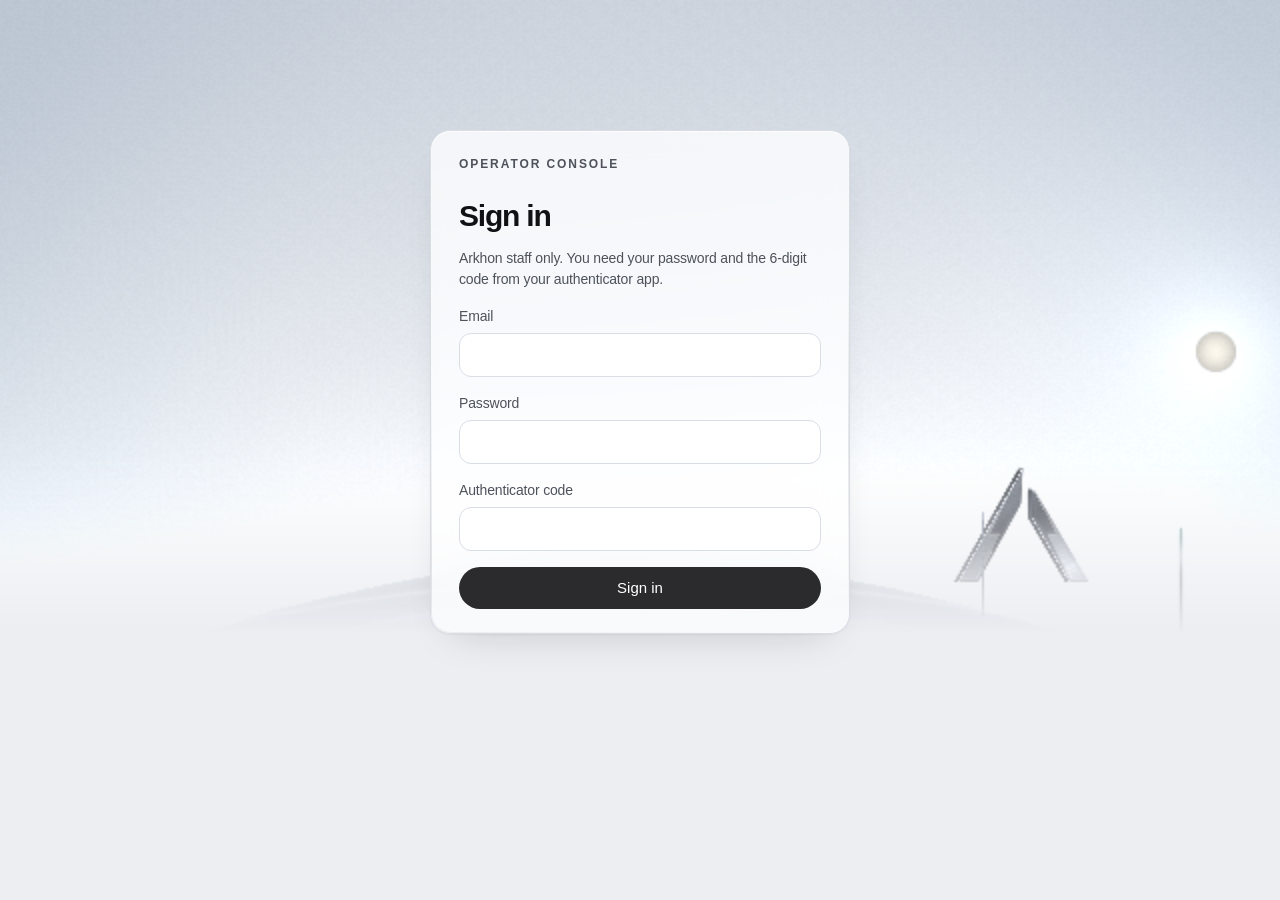
==== commit 8a8bb3d3: "Horizon v3 lite: the WebGL world in the Operator Console and customer portal Same inline shader engi" ====
--- a/server/console/index.html
+++ b/server/console/index.html
@@ -155,6 +155,30 @@
   .stage { padding: 16px 0 64px; }
   .hz-stat b { font-size: 26px; }
 }
+/* ark-v3-css:begin */
+/* Horizon v3 (lite): the suite's WebGL world behind the title band, glass cards with a
+   pointer-lit chrome hairline, display type and embossed numerals. Inline only (strict CSP). */
+:root { --glass: color-mix(in srgb, var(--card) 76%, transparent); --edge-a: rgba(255,255,255,.95); --edge-b: rgba(255,255,255,.28); --edge-c: rgba(17,17,19,.10);
+  --emboss: 0 1px 0 rgba(255,255,255,.85), 0 -1px 0 rgba(17,17,19,.10); --scrim: color-mix(in srgb, var(--bg) 66%, transparent); }
+@media (prefers-color-scheme: dark) { :root { --edge-a: rgba(255,255,255,.7); --edge-b: rgba(255,255,255,.13); --edge-c: rgba(255,255,255,.05);
+  --emboss: 0 1px 0 rgba(0,0,0,.6), 0 -1px 0 rgba(255,255,255,.12); --scrim: color-mix(in srgb, var(--bg) 60%, transparent); } }
+.hz-band { background: linear-gradient(to bottom, var(--sky-top), var(--sky-low) 80%, var(--bg)); }
+.hz-band .w3 { position: absolute; inset: 0; -webkit-mask: linear-gradient(#000 72%, transparent); mask: linear-gradient(#000 72%, transparent); }
+.hz-band.gl { background: none; }
+.hz-band.gl > canvas:not(.w3) { display: none; }
+.stage h1 { letter-spacing: -.046em; font-weight: 640; text-wrap: balance; }
+html.gl .stage > :first-child { position: relative; }
+html.gl .stage { isolation: isolate; }
+html.gl .stage::before { content: ""; position: absolute; z-index: -1; inset: -40px -14% -10px -18%; pointer-events: none;
+  background: radial-gradient(closest-side, var(--scrim) 45%, color-mix(in srgb, var(--bg) 28%, transparent) 75%, transparent 100%); }
+.kpi b, .hz-stat b { text-shadow: var(--emboss); }
+html.gl .card { background: var(--glass); backdrop-filter: blur(20px) saturate(160%); -webkit-backdrop-filter: blur(20px) saturate(160%); position: relative; }
+html.gl .card::after { content: ""; position: absolute; inset: 0; border-radius: inherit; padding: 1px; pointer-events: none;
+  background: radial-gradient(240px circle at var(--mx, 50%) var(--my, -60%), var(--edge-a), var(--edge-b) 42%, transparent 72%), linear-gradient(165deg, var(--edge-b), transparent 40%, var(--edge-c) 70%, var(--edge-b));
+  -webkit-mask: linear-gradient(#000 0 0) content-box, linear-gradient(#000 0 0); -webkit-mask-composite: xor; mask: linear-gradient(#000 0 0) content-box exclude, linear-gradient(#000 0 0); }
+@media (prefers-reduced-transparency: reduce) { html.gl .card { background: var(--card); backdrop-filter: none; -webkit-backdrop-filter: none; }
+  html.gl .stage::before { background: radial-gradient(closest-side, var(--bg) 50%, transparent 100%); } }
+/* ark-v3-css:end */
 </style>
 </head>
 <body>
@@ -275,6 +299,409 @@
   </section>
 </main>
 
+<script>/* ark-world:begin */
+/* =====================================================================================
+   Horizon v3 world: one hand-written WebGL shader scene (no libraries). WebGL2 first,
+   then WebGL1 (the shader is GLSL ES 1.00 so one source serves both); if neither is
+   available create() returns null and the page keeps its Canvas-2D heroes, whose CSS
+   gradient is the last, static fallback.
+   One full-screen triangle, one fragment pass:
+     sky        time-of-day gradient, sun/moon disc, scattering glow, stars (night), aurora (chat)
+     monument   the Arkhon mark extruded: two SDF polygons with fake depth (swept side faces),
+                bevel normals, sky-reflecting brushed chrome, rim light, slow idle turn
+     terrain    3-5 fbm ridge layers receding to a curved horizon, aerial haze, strata lines
+     data       towers / scan beam / waveform ridge / light trail / dome from the page's numbers
+     post       grain + chromatic vignette
+   Quality tiers (adaptive): 0 = DPR<=1.5, 5 octaves, 5 layers; 1 = 0.75x res, 4/4; 2 = 0.5x
+   res, 3/3, no haze; 3 = tier 2 at 30 fps. A tier drops when the median GPU time (timer query)
+   or the median frame interval says the budget is blown; it never climbs back (no flicker).
+   ===================================================================================== */
+window.ArkWorld = (() => {
+  const reduce = matchMedia('(prefers-reduced-motion: reduce)');
+  const VS = 'attribute vec2 a;void main(){gl_Position=vec4(a,0.,1.);}';
+  const FS = `
+#ifdef GL_FRAGMENT_PRECISION_HIGH
+precision highp float;
+#else
+precision mediump float;
+#endif
+uniform vec2 uRes; uniform float uTime, uHy, uDolly, uDark, uMode, uNT, uNS, uLevel, uIntro, uOct, uLay, uHaze, uGrow, uAsp;
+uniform vec3 uSkyTop, uSkyLow, uGlow, uGround, uLand, uSage, uBar;
+uniform vec4 uSun; uniform vec4 uTw[16]; uniform float uSer[16];
+uniform vec3 uMon; uniform vec4 uEv; uniform vec2 uSpan; uniform float uPan;
+float h1(float n){return fract(sin(mod(n,4096.))*43758.5453);}
+float h2(vec2 p){return fract(sin(dot(mod(p,4096.),vec2(127.1,311.7)))*43758.5453);}
+float n1(float x){float i=floor(x),f=fract(x);f=f*f*(3.-2.*f);return mix(h1(i),h1(i+1.),f);}
+float n2(vec2 p){vec2 i=floor(p),f=fract(p);f=f*f*(3.-2.*f);
+  return mix(mix(h2(i),h2(i+vec2(1,0)),f.x),mix(h2(i+vec2(0,1)),h2(i+vec2(1,1)),f.x),f.y);}
+float fbm(float x){float s=0.,a=.5;for(int i=0;i<5;i++){if(float(i)>=uOct)break;s+=a*n1(x);x=x*2.03+7.1;a*=.5;}return s;}
+float curv(float x){return x*x/(3.*uAsp);}
+// Mark polygons (viewBox 120x104, y down). Left: 4 points; right: 5.
+float sdSeg(vec2 p,vec2 a,vec2 b,inout float s){vec2 e=b-a,w=p-a;vec2 q=w-e*clamp(dot(w,e)/max(dot(e,e),1e-6),0.,1.);
+  bvec3 c=bvec3(p.y>=a.y,p.y<b.y,e.x*w.y>e.y*w.x);if(all(c)||all(not(c)))s=-s;return dot(q,q);}
+float sdL(vec2 p){float s=1.;float d=sdSeg(p,vec2(60,2),vec2(4,98),s);d=min(d,sdSeg(p,vec2(4,98),vec2(22,98),s));
+  d=min(d,sdSeg(p,vec2(22,98),vec2(58,34),s));d=min(d,sdSeg(p,vec2(58,34),vec2(60,2),s));return s*sqrt(d);}
+float sdR(vec2 p){float s=1.;float d=sdSeg(p,vec2(68,20),vec2(116,98),s);d=min(d,sdSeg(p,vec2(116,98),vec2(98,98),s));
+  d=min(d,sdSeg(p,vec2(98,98),vec2(66,44),s));d=min(d,sdSeg(p,vec2(66,44),vec2(66,24),s));d=min(d,sdSeg(p,vec2(66,24),vec2(68,20),s));return s*sqrt(d);}
+float sdMark(vec2 p){return min(sdL(p),sdR(p));}
+vec3 env(vec3 r){ // what the chrome reflects: the same sky, a bright horizon line, dark land
+  float y=r.y; vec3 up=mix(uSkyLow,uSkyTop,clamp(y*1.4,0.,1.));
+  vec3 dn=mix(uBar*.35,uBar*.8,clamp(-y*2.,0.,1.));
+  vec3 c=y>0.?up*1.05:dn; c+=uGlow*exp(-abs(y)*30.)*.9; c+=vec3(1.)*pow(max(0.,dot(r,normalize(vec3(uSun.x-uMon.x,uSun.y-uHy+.2,.6)))),24.)*uSun.z;
+  return c;}
+float ridge(float x,float k){
+  float z=1.+k*1.3, ze=max(.4,z-uDolly*.9), sc=z/ze;
+  float wx=(x/sc)*(2.6-k*.28)+uPan*(1.6/z)+k*17.31;
+  float base=mix(-.085,.03,k/4.), amp=mix(.075,.06,k/4.);
+  float h=(base+amp*(fbm(wx)-.42))*sc;
+  if(uMode>2.5&&uMode<3.5&&k<.5){ // meetings: the nearest ridge becomes the waveform of meeting lengths
+    float wv=0.;for(int i=0;i<16;i++){if(float(i)>=uNS)break;float xi=mix(uSpan.x,uSpan.y,(float(i)+.5)/max(uNS,1.));
+      wv+=uSer[i]*exp(-pow((x-xi)*26.,2.))*(.8+.2*sin(uTime*2.2+float(i)*1.7));}
+    h+=wv*.11*uGrow;}
+  return uHy+h-curv(x)*(1.+k*.1);}
+void main(){
+  vec2 p=(gl_FragCoord.xy-.5*uRes)/uRes.y; float t=uTime, I=uIntro;
+  float night=uSun.w, ty=clamp((p.y-uHy)/max(.5-uHy,.05),0.,1.);
+  // ---- sky
+  vec3 col=mix(uSkyLow,uSkyTop,smoothstep(0.,1.,pow(ty,.8)));
+  vec2 sp=uSun.xy; sp.y+=mix(-.22,0.,smoothstep(.15,.8,I));
+  float ds=length(p-sp);
+  col+=uGlow*(exp(-ds*3.2)*.42+exp(-ds*13.)*.5)*uSun.z;          // mie halo around the sun
+  col+=uGlow*exp(-max(p.y-uHy,0.)*8.)*.38;                          // rayleigh band low on the sky
+  vec3 sunC=mix(vec3(1.,.93,.82),vec3(.93,.95,1.),night);
+  float disc=smoothstep(.034,.03,ds); float limb=1.-.35*pow(clamp(ds/.034,0.,1.),2.);
+  if(night>.5){disc*=1.-smoothstep(.032,.028,length(p-sp-vec2(.014,.008)));}  // a crescent moon
+  col=mix(col,sunC*limb*(1.+uDark*.2),disc*uSun.z*(p.y>uHy?1.:0.));
+  if(night>0.){vec2 g=(p+vec2(uPan*.012,0.))*140.;vec2 c=floor(g);float r=h2(c);
+    if(r>.982){vec2 o=vec2(h2(c+3.1),h2(c+7.7));float d=length(fract(g)-o);
+      float tw=.6+.4*sin(t*(1.+r*3.)+r*40.);col+=vec3(.9,.94,1.)*smoothstep(.12,0.,d)*tw*night*mix(.25,1.,uDark)*smoothstep(.0,.25,ty);}}
+  if(uMode>4.5&&uMode<5.5){ // chat: an aurora that brightens while a reply streams
+    vec3 au=vec3(0.);for(int i=0;i<3;i++){float fi=float(i);
+      float y0=uHy+.15+fi*.07+.07*(fbm(p.x*1.1+t*.05+fi*3.)-.45);float dy=p.y-y0;
+      float shape=dy>0.?exp(-dy*(7.+fi*3.)):exp(dy*70.);
+      float rays=.45+.55*n1(p.x*48.+t*.5+fi*11.)*n1(p.x*13.-t*.2+fi*2.);
+      au+=mix(uSage*2.3+vec3(.02,.12,.06),vec3(.5,.45,.95),clamp(dy*5.,0.,1.))*shape*rays*(1.-fi*.28);}
+    col+=au*mix(.22,.6,uDark)*uLevel*smoothstep(0.,.04,p.y-uHy);}
+  // ---- monument: the mark, extruded; turns slowly on its axis
+  float ang=sin(t*.17)*.42+uMon.z, ca=cos(ang), sa=sin(ang);
+  vec2 q=(p-vec2(uMon.x,uHy-.004))/uMon.y; q.x/=max(ca,.2);
+  vec2 mk=vec2(60.+q.x*104.,98.-q.y*104.);
+  float mon=0.; vec3 monC=vec3(0.);
+  if(mk.x>-30.&&mk.x<150.&&mk.y>-10.&&mk.y<104.){
+    float br=1.+.006*sin(t*.8); mk=(mk-vec2(60,98))/br+vec2(60,98);
+    float d=sdMark(mk);
+    float dep=sa*16.; float side=1e3;
+    for(int i=1;i<=4;i++){side=min(side,sdMark(mk+vec2(dep*float(i)/4.,-abs(dep)*.06*float(i)/4.)));}
+    float dis=1.; // intro: the mark assembles from light
+    if(I<1.){float nn=n2(mk*.09)*.7+n2(mk*.31)*.3; float th=smoothstep(.4,.95,I)*1.15; dis=step(nn,th);
+      monC+=uGlow*3.*smoothstep(.06,0.,abs(nn-th))*step(d,0.)*(1.-step(1.,th));}
+    if(d<0.){
+      float e=.6; vec2 gr=vec2(sdMark(mk+vec2(e,0))-d,sdMark(mk+vec2(0,e))-d)/e;
+      float b=4.; float bev=clamp(1.+d/b,0.,1.); vec3 n=normalize(vec3(gr.x*ca, -gr.y, 1.)*vec3(bev*1.6,bev*1.6,1.)+vec3(sa*.7+(mk.x-60.)/220.,(mk.y-58.)/70.,0.));
+      vec3 r=reflect(vec3(0,0,-1),n); vec3 c=env(r);
+      float brush=.94+.06*h1(floor(mk.y*1.7)+floor(mk.x*.2)*31.);
+      float sheen=exp(-pow((mk.x+mk.y*.45)-mod(t*22.,260.)+40.,2.)/180.);
+      float gt=fract((mk.x*.55+mk.y)/150.+ang*.35);   // the brand's brushed-chrome ramp, swept by the turn
+      vec3 ch=gt<.38?mix(vec3(.957,.961,.969),vec3(.604,.627,.671),gt/.38):gt<.62?mix(vec3(.604,.627,.671),vec3(.227,.239,.267),(gt-.38)/.24):mix(vec3(.227,.239,.267),vec3(.788,.8,.827),(gt-.62)/.38);
+      c=mix(ch*mix(.92,.8,uDark),c,.38)*brush+vec3(1.)*sheen*.3;
+      c+=uGlow*smoothstep(-1.4,0.,d)*.9;                                   // rim light
+      monC+=c; mon=dis*smoothstep(.0,-.8,d);
+    } else if(side<0.){
+      float k=clamp(-side/6.,0.,1.); vec3 c=mix(uBar*.55,uBar*.9,k)*(.75+.25*abs(sa));
+      c+=uGlow*.25*smoothstep(-1.,0.,side);
+      monC+=c; mon=dis*smoothstep(0.,-.8,side);
+    }
+  }
+  // ---- terrain: nearest occluding ridge wins
+  float hit=-1.; float rk=0.;
+  for(int i=0;i<5;i++){float k=float(i);if(k>=uLay)break;float kk=k*4./max(uLay-1.,1.);float r=ridge(p.x,kk);if(p.y<r){hit=kk;rk=r;break;}}
+  // the monument stands behind the two nearest ridges
+  if(mon>0.&&(hit<0.||hit>1.6)){col=mix(col,monC,mon);}
+  if(hit>=0.){
+    float fk=hit/4.; vec3 hz=mix(uSkyLow,uGlow,.35);
+    vec3 lc=mix(uLand,hz,fk*.82*(.6+.4*uHaze));
+    float dd=rk-p.y;
+    lc+=uGlow*exp(-dd*uRes.y*.55)*(.55-.3*fk);                           // sunlit rim along every ridge
+    lc*=1.+.05*sin(dd*(180.+hit*60.)+hit*3.)*(1.-fk);                      // engraved strata
+    lc=mix(lc,uGround,smoothstep(.02,.22,uHy-p.y)*.85);                 // land fades into the page
+    col=(hit>1.6&&mon>0.)?mix(lc,monC,mon):lc;
+  }
+  // volumetric haze drifting along the horizon
+  if(uHaze>0.){float f=exp(-abs(p.y-uHy-.012)*13.)*(.55+.45*n2(vec2(p.x*2.5+t*.025+uPan*.2,p.y*7.)));col+=uGlow*f*.28*uHaze;}
+  // ---- data
+  float base=uHy-curv(p.x)+.002;
+  if(uMode<2.5){
+    float beam=uMode>1.5?mix(uSpan.x-.05,uSpan.y+.05,fract(t/4.2)):-9.;
+    for(int i=0;i<16;i++){if(float(i)>=uNT)break;vec4 w=uTw[i];
+      float g=smoothstep(w.w,w.w+.4,uGrow); float bx=uHy-curv(w.x)+.002; float hh=w.y*g;
+      float lit=w.z; if(uMode>1.5)lit=max(lit,step(w.x,beam)*.85);
+      float dx=abs(p.x-w.x), wd=.0028+lit*.0008;
+      if(dx<wd&&p.y>bx-.01&&p.y<bx+hh&&!(hit>=0.&&hit<.9)){
+        float v=(p.y-bx)/max(hh,.001); vec3 body=mix(uLand*1.4+.08,mix(vec3(.85),vec3(.35),v),lit*.0);
+        vec3 chrome=mix(vec3(.17,.17,.19),vec3(1.),.5+.5*sin((p.x-w.x)/wd*1.6+1.2))*(.75+.25*v)*mix(.55,1.,uDark);
+        vec3 c=mix(uBar*.9,chrome,lit);
+        c+=vec3(1.)*.35*exp(-pow(v*hh*30.-mod(t*.9+float(i)*.37,1.)*hh*30.,2.)*2.)*lit;
+        c*=mix(1.,.9+.1*step(.5,fract((p.y-bx)*90.)),1.-lit);           // window strips on unlit towers
+        col=mix(col,c,smoothstep(wd,wd*.6,dx));}
+      vec2 tip=vec2(w.x,bx+hh+.012*g); float dt=length(p-tip);
+      if(p.y>bx+hh&&p.y<tip.y&&dx<.0009&&!(hit>=0.&&hit<.9))col=mix(col,mix(uBar,vec3(.9),lit),.9);
+      float blink=lit>.5?(.65+.35*sin(t*2.4+float(i))):.45;
+      col+=mix(uGlow,uSage*2.2+.2,lit*.6)*exp(-dt*(lit>.5?70.:150.))*blink*g*(lit*.9+.25);}
+    if(uMode>1.5&&uMode<2.5){float bd=abs(p.x-beam);
+      col+=uGlow*exp(-bd*240.)*smoothstep(base-.01,base+.28,p.y)*smoothstep(base+.36,base+.05,p.y)*.9;
+      col+=uSage*1.5*exp(-bd*900.)*exp(-abs(p.y-base)*120.)*.8;}
+  }
+  if(uMode>3.5&&uMode<4.5){ // reports: a light trail drawing the series across the land
+    float best=1e3,along=0.,tot=0.,at=0.; vec2 prev=vec2(0);
+    for(int i=0;i<16;i++){if(float(i)>=uNS)break;float xi=mix(uSpan.x,uSpan.y,float(i)/max(uNS-1.,1.));
+      vec2 cur=vec2(xi,uHy-curv(xi)+.03+uSer[i]*.2);
+      if(i>0){vec2 e=cur-prev,w=p-prev;float hseg=clamp(dot(w,e)/dot(e,e),0.,1.);float d=length(w-e*hseg);
+        if(d<best){best=d;at=tot+hseg*length(e);} tot+=length(e);}
+      prev=cur;}
+    float prog=uLevel*tot; float on=step(at,prog);
+    col+=mix(uGlow,uSage*2.+.15,.5)*(exp(-best*900.)*1.1+exp(-best*90.)*.35)*on*(.5+.5*smoothstep(prog-.6,prog,at));
+    // the comet head
+    float hx=0.; vec2 hp=vec2(0); prev=vec2(0); tot=0.;
+    for(int i=0;i<16;i++){if(float(i)>=uNS)break;float xi=mix(uSpan.x,uSpan.y,float(i)/max(uNS-1.,1.));
+      vec2 cur=vec2(xi,uHy-curv(xi)+.03+uSer[i]*.2); if(i>0){float l=length(cur-prev); if(prog>=tot&&prog<=tot+l+1e-4){hp=mix(prev,cur,(prog-tot)/max(l,1e-4));hx=1.;} tot+=l;} prev=cur;}
+    col+=vec3(1.)*exp(-length(p-hp)*160.)*hx*1.2;
+  }
+  if(uMode>5.5){ // privacy: a translucent dome closes over the land; activity stays inside
+    vec2 c=vec2(mix(uSpan.x,uSpan.y,.5),base); vec2 rr=vec2((uSpan.y-uSpan.x)*.58,.26)*uLevel;
+    vec2 dq=(p-vec2(c.x,uHy-curv(c.x)))/max(rr,vec2(1e-3)); float d=length(dq)-1.;
+    if(p.y>uHy-curv(p.x)-.004&&rr.x>.01){
+      float fres=exp(-abs(d)*38.)*1.2+(d<0.?pow(clamp(1.+d,0.,1.),5.)*.35:0.);
+      float lat=d<0.?smoothstep(.02,0.,abs(fract(dq.y*5.)-.5)*.6)*.18+smoothstep(.03,0.,abs(fract(dq.x*4.+.5)-.5)*.5)*.12:0.;
+      col+=mix(uGlow,uSage*1.8+.15,.45)*(fres+lat*(1.+d))*.9; if(d<0.)col=mix(col,uSkyLow,.08);}
+    for(int i=0;i<16;i++){if(float(i)>=uNT)break;vec4 w=uTw[i];
+      vec2 dp=vec2(c.x+(w.x-.5)*rr.x*1.5,uHy-curv(c.x)+.01+abs(sin(t*(1.1+w.z*.6)+float(i)*1.3))*rr.y*.62*w.y);
+      col+=mix(uGlow,uSage*2.2+.2,.6)*exp(-length(p-dp)*150.)*uLevel;}
+  }
+  // ---- the horizon line, drawn from the centre outward during the intro
+  float hl=exp(-abs(p.y-(uHy-curv(p.x)))*uRes.y*.9)*smoothstep(I*1.2*uAsp,I*1.2*uAsp-.1,abs(p.x-uMon.x*.4));
+  col+=uGlow*hl*(.35+.65*(1.-smoothstep(.85,1.,I)));
+  // ---- events: an approved card landing (ring) and the all-clear burst
+  if(uEv.x>=0.&&uEv.x<1.){vec2 e=(p-vec2(uEv.z,base+.004))/vec2(1.,.28);float r=.03+.16*(1.-pow(1.-uEv.x,3.));
+    col+=uGlow*exp(-abs(length(e)-r)*200.)*(1.-uEv.x)*1.2;}
+  if(uEv.y>=0.&&uEv.y<1.){float r=length((p-vec2(uEv.z,base))*vec2(1.,1.4));float R=.05+uAsp*.7*(1.-pow(1.-uEv.y,3.));
+    col+=uGlow*exp(-abs(r-R)*14.)*(1.-uEv.y)*.9+uSage*exp(-abs(r-R*.8)*30.)*(1.-uEv.y)*.5;}
+  // ---- intro exposure (pre-dawn to day)
+  if(I<1.){float ex=smoothstep(.0,.55,I);col=mix(col*.18+uSkyTop*.06*uDark,col,ex);}
+  // ---- post: grain + chromatic vignette
+  vec2 uv=gl_FragCoord.xy/uRes; float v=smoothstep(.45,1.25,length((uv-.5)*vec2(uAsp*.75,1.))*1.35);
+  col*=1.-v*mix(.07,.22,uDark); col.r*=1.-v*.025; col.b*=1.+v*.02;
+  col+=(h2(gl_FragCoord.xy+fract(t*.37)*311.)-.5)*mix(.022,.03,uDark);
+  gl_FragColor=vec4(clamp(col,0.,1.),1.);
+}`;
+
+  function parse(c) { // any CSS colour -> [r,g,b] 0..1 (alpha composited over white/black)
+    const m = /rgba?\(([^)]+)\)/.exec(c);
+    if (m) { const v = m[1].split(/[ ,/]+/).filter(Boolean).map(Number); const a = v[3] == null ? 1 : v[3]; return [v[0], v[1], v[2]].map(x => x / 255 * a); }
+    const h = (c || '').replace('#', ''); if (h.length >= 6) return [0, 2, 4].map(i => parseInt(h.slice(i, i + 2), 16) / 255);
+    return [.5, .5, .5];
+  }
+  const TOD = { // sun position (x rel. monument side, y above horizon), intensity, night
+    dawn: { x: -.35, y: .06, k: 1.05, n: 0, top: [.42, .44, .58], low: [1, .82, .66], glow: [1, .78, .55] },
+    day: { x: .3, y: .36, k: .6, n: 0 },
+    dusk: { x: .55, y: .05, k: 1.1, n: 0, top: [.30, .27, .45], low: [1, .66, .48], glow: [1, .62, .40] },
+    night: { x: -.45, y: .27, k: .7, n: 1, top: [.04, .05, .10], low: [.12, .15, .24], glow: [.55, .62, .85] },
+  };
+
+  function create(canvas, opts) {
+    opts = opts || {};
+    let gl = null, v2 = false;
+    try {
+      const a = { antialias: false, alpha: false, depth: false, stencil: false, preserveDrawingBuffer: false, powerPreference: 'default' };
+      gl = canvas.getContext('webgl2', a); v2 = !!gl;
+      if (!gl) gl = canvas.getContext('webgl', a) || canvas.getContext('experimental-webgl', a);
+    } catch (_) { gl = null; }
+    if (!gl) return null;
+    const sh = (type, src) => { const s = gl.createShader(type); gl.shaderSource(s, src); gl.compileShader(s); if (!gl.getShaderParameter(s, gl.COMPILE_STATUS)) { console.warn('ArkWorld shader:', gl.getShaderInfoLog(s)); return null; } return s; };
+    const vs = sh(gl.VERTEX_SHADER, VS), fs = sh(gl.FRAGMENT_SHADER, FS);
+    if (!vs || !fs) return null;
+    const pr = gl.createProgram(); gl.attachShader(pr, vs); gl.attachShader(pr, fs); gl.bindAttribLocation(pr, 0, 'a'); gl.linkProgram(pr);
+    if (!gl.getProgramParameter(pr, gl.LINK_STATUS)) { console.warn('ArkWorld link:', gl.getProgramInfoLog(pr)); return null; }
+    gl.useProgram(pr);
+    const buf = gl.createBuffer(); gl.bindBuffer(gl.ARRAY_BUFFER, buf);
+    gl.bufferData(gl.ARRAY_BUFFER, new Float32Array([-1, -1, 3, -1, -1, 3]), gl.STATIC_DRAW);
+    gl.enableVertexAttribArray(0); gl.vertexAttribPointer(0, 2, gl.FLOAT, false, 0, 0);
+    const U = {}; ['uRes', 'uTime', 'uHy', 'uDolly', 'uDark', 'uMode', 'uNT', 'uNS', 'uLevel', 'uIntro', 'uOct', 'uLay', 'uHaze', 'uGrow', 'uAsp', 'uSkyTop', 'uSkyLow', 'uGlow', 'uBar', 'uGround', 'uLand', 'uSage', 'uSun', 'uTw', 'uSer', 'uMon', 'uEv', 'uSpan', 'uPan']
+      .forEach(n => { U[n] = gl.getUniformLocation(pr, n); });
+    const dbg = gl.getExtension('WEBGL_debug_renderer_info');
+    const renderer = String(dbg ? gl.getParameter(dbg.UNMASKED_RENDERER_WEBGL) : gl.getParameter(gl.RENDERER));
+    const soft = /swiftshader|llvmpipe|software|basic render/i.test(renderer);
+    const tq = v2 ? gl.getExtension('EXT_disjoint_timer_query_webgl2') : gl.getExtension('EXT_disjoint_timer_query');
+    const TIERS = [{ s: 1, oct: 5, lay: 5, haze: 1, fps: 60 }, { s: .75, oct: 4, lay: 4, haze: 1, fps: 60 }, { s: .5, oct: 3, lay: 3, haze: 0, fps: 60 }, { s: .5, oct: 3, lay: 3, haze: 0, fps: 30 }];
+    const S = {
+      tier: soft ? 2 : 0, W: 0, H: 0, dpr: 1, raf: 0, t0: performance.now(), last: 0, running: false, visible: true, lost: false,
+      mode: 0, tw: new Float32Array(64), nt: 0, ser: new Float32Array(16), ns: 0, level: 1, levelT: 1, grow: 1, growAt: -1e9,
+      pan: 0, panT: 0, hy: .1, hyPx: null, dolly: 0, mon: [.3, .22, 0], intro: 1, introAt: -1, introDur: 2500, onIntroEnd: null,
+      ev: [-1, -1, .3, 0], pulseAt: -1e9, burstAt: -1e9, busy: false, colors: null, tod: 'day', ptr: 0, ptrT: 0,
+      frames: [], gpu: [], pending: [], cpu: [], tierLog: [], frameN: 0, data: { towers: [], series: [] },
+    };
+    const span = () => { const a = S.W / S.H; return a < 1 ? [-.42 * a, .42 * a] : (opts.lite ? [.02 * a, .46 * a] : [-.02 * a, .46 * a]); };
+
+    function readColors() {
+      const cs = getComputedStyle(document.documentElement), v = k => cs.getPropertyValue(k).trim();
+      const dark = parse(v('--bg'))[0] < .3;
+      const T = TOD[S.tod] || TOD.day;
+      let top = parse(v('--sky-top')), low = parse(v('--sky-low')), glow = dark ? [.84, .86, .91] : [1, 1, 1];
+      if (T.top) { const k = dark ? .55 : .32; const mix = (a, b) => a.map((x, i) => x + (b[i] - x) * k); top = mix(top, T.top); low = mix(low, dark ? T.low.map(x => x * .45) : T.low); glow = mix(glow, T.glow); }
+      if (S.tod === 'night' && !dark) { top = [.74, .78, .86]; low = [.90, .91, .95]; }
+      const ground = parse(v('--bg'));
+      const land = dark ? [.055, .062, .08] : [.70, .73, .78];
+      S.colors = { top, low, glow: glow.map(x => x * (dark ? .5 : .42)), ground, land, bar: parse(v('--bar')), sage: [.184, .478, .333], dark: dark ? 1 : 0, T };
+    }
+
+    function resize() {
+      const r = canvas.getBoundingClientRect(); if (!r.width || !r.height) return false;
+      const dpr = Math.min(devicePixelRatio || 1, 1.5) * TIERS[S.tier].s;
+      const W = Math.max(2, Math.round(r.width * dpr)), H = Math.max(2, Math.round(r.height * dpr));
+      if (W !== canvas.width || H !== canvas.height) { canvas.width = W; canvas.height = H; }
+      S.W = W; S.H = H; S.dpr = dpr; S.cssH = r.height; S.cssW = r.width; return true;
+    }
+
+    function layoutTowers() {
+      const [x0, x1] = span(), list = S.data.towers, n = Math.min(16, list.length), max = Math.max(1e-6, ...list.map(b => b.v || 0));
+      const narrow = S.W / S.H < 1, hMax = narrow ? .12 : .2;
+      S.nt = n;
+      for (let i = 0; i < n; i++) {
+        const b = list[i], x = n === 1 ? (x0 + x1) / 2 : x0 + (x1 - x0) * (i + .5) / n;
+        S.tw[i * 4] = x; S.tw[i * 4 + 1] = S.mode === 6 ? .3 + ((i * 37) % 10) / 14 : Math.max(.012, (b.v || 0) / max * hMax);
+        S.tw[i * 4 + 2] = b.lit ? 1 : 0; S.tw[i * 4 + 3] = (i / Math.max(1, n)) * .35;
+        if (S.mode === 6) S.tw[i * 4] = (i + .5) / n;
+      }
+      const ser = S.data.series, m = Math.min(16, ser.length), smax = Math.max(1e-6, ...ser.map(Math.abs));
+      S.ns = m; for (let i = 0; i < m; i++) S.ser[i] = ser[i] / smax;
+    }
+
+    function draw(t, still) {
+      if (S.lost || !S.W) return;
+      if (!S.colors) readColors();
+      const C = S.colors, T = C.T, tier = TIERS[S.tier], a = S.W / S.H;
+      const time = still ? 12 : (t - S.t0) / 1000;
+      // camera: pan eases towards the page's place; the pointer adds a little parallax
+      const dt = S.prevT ? Math.min(.1, (t - S.prevT) / 1000) : .016; S.prevT = still ? 0 : t;
+      const k = r => 1 - Math.exp(-dt * r); // frame-rate independent easing
+      if (!still) { S.pan += (S.panT - S.pan) * k(3.4); S.ptr += (S.ptrT - S.ptr) * k(3.6); } else { S.pan = S.panT; }
+      const pan = S.pan + (still ? 0 : S.ptr * .35);
+      const fly = S.panT - S.pan; // towers ride with the land while flying
+      let grow = 1; if (!still && S.growAt > 0) grow = Math.min(1, (t - S.growAt) / 1200); if (still) grow = 1;
+      let intro = 1; if (S.introAt > 0 && !still) { intro = Math.min(1, (t - S.introAt) / S.introDur); if (intro >= 1) { S.introAt = -1; const f = S.onIntroEnd; S.onIntroEnd = null; if (f) f(); } }
+      if (S.introAt > 0) grow = Math.min(grow, Math.max(0, (intro - .3) / .5));
+      if (!still) S.level += (S.levelT - S.level) * k(S.mode === 4 ? 1.4 : 2.6); else S.level = S.levelT;
+      const ex = S.mode === 4 && still ? 1 : S.level;
+      gl.viewport(0, 0, S.W, S.H);
+      gl.uniform2f(U.uRes, S.W, S.H); gl.uniform1f(U.uTime, time); gl.uniform1f(U.uAsp, a);
+      const hyPx = S.hyPx == null ? S.cssH * .72 : S.hyPx; // horizon, CSS px from the top of the canvas
+      gl.uniform1f(U.uHy, .5 - hyPx / S.cssH); gl.uniform1f(U.uDolly, still ? 0 : S.dolly);
+      gl.uniform1f(U.uDark, C.dark); gl.uniform1f(U.uMode, S.mode); gl.uniform1f(U.uLevel, ex);
+      gl.uniform1f(U.uIntro, intro); gl.uniform1f(U.uOct, tier.oct); gl.uniform1f(U.uLay, tier.lay); gl.uniform1f(U.uHaze, tier.haze); gl.uniform1f(U.uGrow, grow);
+      gl.uniform3fv(U.uSkyTop, C.top); gl.uniform3fv(U.uSkyLow, C.low); gl.uniform3fv(U.uGlow, C.glow); gl.uniform3fv(U.uGround, C.ground); gl.uniform3fv(U.uLand, C.land); gl.uniform3fv(U.uBar, C.bar); gl.uniform3fv(U.uSage, C.sage);
+      const narrow = a < 1, monX = narrow ? .22 * a : (opts.lite ? .3 * a : .22 * a), monS = narrow ? .14 : (opts.lite ? .2 : .26);
+      gl.uniform4f(U.uSun, monX + T.x * a * .5 - pan * .01, .5 - hyPx / S.cssH + T.y, T.k, T.n);
+      gl.uniform3f(U.uMon, monX - pan * .004, monS, 0);
+      const tw = S.tw.slice(0, Math.max(4, S.nt * 4));
+      const fx = Math.max(-1.4 * a, Math.min(1.4 * a, fly * .55));
+      if (fx && S.mode !== 6) for (let i = 0; i < S.nt; i++) tw[i * 4] -= fx;
+      gl.uniform4fv(U.uTw, new Float32Array(64).map((_, i) => tw[i] || 0)); gl.uniform1f(U.uNT, S.nt);
+      gl.uniform1fv(U.uSer, S.ser); gl.uniform1f(U.uNS, S.ns);
+      const [x0, x1] = span(); gl.uniform2f(U.uSpan, x0 - (S.mode === 6 ? 0 : fx), x1 - (S.mode === 6 ? 0 : fx)); gl.uniform1f(U.uPan, pan);
+      const kp = still ? -1 : (t - S.pulseAt) / 700, kb = still ? -1 : (t - S.burstAt) / 1500;
+      gl.uniform4f(U.uEv, kp >= 0 && kp < 1 ? kp : -1, kb >= 0 && kb < 1 ? kb : -1, (x0 + x1) / 2, 0);
+      let q = null;
+      if (tq && !still && S.pending.length < 3) { q = v2 ? gl.createQuery() : tq.createQueryEXT(); v2 ? gl.beginQuery(tq.TIME_ELAPSED_EXT, q) : tq.beginQueryEXT(tq.TIME_ELAPSED_EXT, q); }
+      gl.drawArrays(gl.TRIANGLES, 0, 3);
+      if (q) { v2 ? gl.endQuery(tq.TIME_ELAPSED_EXT) : tq.endQueryEXT(tq.TIME_ELAPSED_EXT); S.pending.push(q); }
+      pollQueries();
+    }
+    function pollQueries() {
+      if (!tq) return;
+      while (S.pending.length) {
+        const q = S.pending[0];
+        const ok = v2 ? gl.getQueryParameter(q, gl.QUERY_RESULT_AVAILABLE) : tq.getQueryObjectEXT(q, tq.QUERY_RESULT_AVAILABLE_EXT);
+        const dis = gl.getParameter(tq.GPU_DISJOINT_EXT);
+        if (!ok) break;
+        const ns = v2 ? gl.getQueryParameter(q, gl.QUERY_RESULT) : tq.getQueryObjectEXT(q, tq.QUERY_RESULT_EXT);
+        if (!dis) { S.gpu.push(ns / 1e6); if (S.gpu.length > 240) S.gpu.shift(); }
+        v2 ? gl.deleteQuery(q) : tq.deleteQueryEXT(q); S.pending.shift();
+      }
+    }
+    const med = a => { if (!a.length) return 0; const s = [...a].sort((x, y) => x - y); return s[Math.floor(s.length / 2)]; };
+    const pct = (a, p) => { if (!a.length) return 0; const s = [...a].sort((x, y) => x - y); return s[Math.min(s.length - 1, Math.floor(s.length * p))]; };
+    function adapt() {
+      // Budget: 12 ms of GPU per frame (timer query) or, without one, a 60 fps cadence.
+      if (S.frameN % 45 || S.tier >= 3 || S.locked) return;
+      const recent = S.frames.slice(-40), g = S.gpu.slice(-40);
+      const slow = (g.length >= 20 && med(g) > 12) || (recent.length >= 30 && med(recent) > 19);
+      if (slow) { S.tier++; S.tierLog.push({ at: Math.round(performance.now()), tier: S.tier, gpu_ms: +med(g).toFixed(2), interval_ms: +med(recent).toFixed(2) }); S.frames = []; S.gpu = []; resize(); }
+    }
+    function loop(t) {
+      S.raf = 0;
+      if (!S.running || reduce.matches || document.hidden || !S.visible || S.lost) return;
+      const fps = TIERS[S.tier].fps;
+      if (fps < 60 && S.last && t - S.last < 1000 / fps - 2) { S.raf = requestAnimationFrame(loop); return; }
+      if (S.last) { S.frames.push(t - S.last); if (S.frames.length > 240) S.frames.shift(); }
+      S.last = t; S.frameN++;
+      const a = performance.now(); draw(t, false); S.cpu.push(performance.now() - a); if (S.cpu.length > 240) S.cpu.shift();
+      adapt();
+      S.raf = requestAnimationFrame(loop);
+    }
+    function kick() {
+      if (S.lost) return;
+      if (!S.W) resize();
+      if (reduce.matches || document.hidden || !S.visible || !S.running) { cancelAnimationFrame(S.raf); S.raf = 0; S.last = 0; draw(performance.now(), true); return; }
+      if (!S.raf) { S.last = 0; S.raf = requestAnimationFrame(loop); }
+    }
+    canvas.addEventListener('webglcontextlost', e => { e.preventDefault(); S.lost = true; if (opts.onLost) opts.onLost(); });
+    new ResizeObserver(() => { if (resize()) kick(); }).observe(canvas);
+    document.addEventListener('visibilitychange', kick);
+    reduce.addEventListener('change', kick);
+    resize(); readColors();
+    S.running = true;
+
+    return {
+      gl: v2 ? 'webgl2' : 'webgl', renderer, soft,
+      /** mode: 0 towers, 1 inbox, 2 docs scan, 3 meetings waveform, 4 reports trail, 5 chat aurora, 6 privacy dome */
+      scene(mode, towers, series, opts2) {
+        const key = JSON.stringify([mode, towers, series]);
+        if (key === S.key) return; S.key = key;
+        const changed = mode !== S.mode; S.mode = mode; S.data = { towers: towers || [], series: series || [] };
+        layoutTowers(); S.growAt = reduce.matches ? -1e9 : performance.now();
+        if (mode === 4 || mode === 6) { if (changed && !reduce.matches) S.level = 0; S.levelT = 1; } else if (mode === 5) S.levelT = S.busy ? 1 : .35; else S.levelT = 1;
+        kick();
+      },
+      place(x) { S.panT = x; kick(); },
+      horizon(px) { if (S.hyPx !== px) { S.hyPx = px; if (!S.raf) kick(); } },
+      dolly(d) { if (Math.abs(S.dolly - d) > .002) { S.dolly = d; if (!S.raf) kick(); } },
+      pointer(x) { S.ptrT = reduce.matches ? 0 : x; },
+      tod(name) { S.tod = name; readColors(); kick(); },
+      retheme() { readColors(); kick(); },
+      busy(b) { S.busy = !!b; if (S.mode === 5) S.levelT = b ? 1 : .35; kick(); },
+      pulse() { if (!reduce.matches) { S.pulseAt = performance.now(); kick(); } },
+      burst() { if (!reduce.matches) { S.burstAt = performance.now(); kick(); } },
+      /** Play the sunrise intro; resolves when it ends (or at once under reduced motion). */
+      intro(dur) { return new Promise(res => { if (reduce.matches) return res(); S.introDur = dur || 2500; S.introAt = performance.now(); S.onIntroEnd = res; kick(); }); },
+      skipIntro() { if (S.introAt > 0) { S.introAt = performance.now() - S.introDur; kick(); } },
+      setVisible(v) { if (S.visible !== v) { S.visible = v; kick(); } },
+      stop() { S.running = false; kick(); }, start() { S.running = true; kick(); },
+      target() { const [x0, x1] = span(); const r = canvas.getBoundingClientRect(); const hy = S.hyPx == null ? S.cssH * .72 : S.hyPx;
+        return { x: r.left + ((x0 + x1) / 2 / (S.W / S.H) + .5) * r.width, y: r.top + hy - 20 }; },
+      stats() {
+        const f = S.frames, g = S.gpu;
+        return { api: v2 ? 'webgl2' : 'webgl', renderer, tier: S.tier, tiers: S.tierLog.slice(), res: [S.W, S.H], frames: f.length,
+          interval_median_ms: +med(f).toFixed(2), interval_p95_ms: +pct(f, .95).toFixed(2),
+          gpu_median_ms: g.length ? +med(g).toFixed(2) : null, gpu_p95_ms: g.length ? +pct(g, .95).toFixed(2) : null,
+          cpu_median_ms: +med(S.cpu).toFixed(3), timer_query: !!tq };
+      },
+      resetStats() { S.frames = []; S.gpu = []; S.cpu = []; },
+      setTier(n) { S.locked = true; S.tier = Math.max(0, Math.min(3, n)); S.tierLog.push({ at: Math.round(performance.now()), tier: S.tier, forced: true }); resize(); kick(); },
+      kick,
+    };
+  }
+  return { create };
+})();
+/* ark-world:end */</script>
 <script>
 /* Horizon hero (lite): the suite's hero engine reduced to one skyline scene, inline for the
    strict CSP. Sky + light behind the horizon + grain (cached), then per frame: skyline bars
@@ -285,7 +712,7 @@
   const ease = t => 1 - Math.pow(1 - t, 3), clamp = (v, a = 0, b = 1) => Math.max(a, Math.min(b, v)), TAU = Math.PI * 2;
   const stats = { frames: 0, ms: 0, worst: 0 };
   let C = null, band = null, cv = null, ctx = null, stat = null, w = 0, h = 0, dpr = 1, g = null, cols = [], bars = [], key = '';
-  let grow = 1, growAt = -1e9, raf = 0, visible = true, t0 = performance.now(), px = .5, py = .5, tx = .5, ty = .5, hov = 0, hovT = 0, stageEl = null;
+  let W3 = null, grow = 1, growAt = -1e9, raf = 0, visible = true, t0 = performance.now(), px = .5, py = .5, tx = .5, ty = .5, hov = 0, hovT = 0, stageEl = null;
   function rng(seed) { let s = seed >>> 0 || 1; return () => (s = (s * 1664525 + 1013904223) >>> 0) / 4294967296; }
   const dust = Array.from({ length: 30 }, (_, i) => { const r = rng(i * 97 + 3); return { x: r(), y: r(), s: .6 + r() * 1.3, v: .15 + r() * .5, p: r() * TAU }; });
   function colors() {
@@ -298,6 +725,7 @@
     if (!w) return;
     const narrow = w < 720, horizon = h - (narrow ? 40 : 54), R = Math.max(w * 1.5, 900);
     g = { narrow, horizon, R, cx: w / 2, cy: horizon + R };
+    if (W3) W3.horizon(horizon);
     const n = bars.length || 1, max = Math.max(1e-6, ...bars.map(b => b.v));
     const x0 = narrow ? w * .12 : w * .56, x1 = narrow ? w * .88 : w * .94, step = (x1 - x0) / n, bw = Math.max(3, Math.min(24, step * .52));
     const hMax = narrow ? Math.min(46, h * .15) : Math.min(h * .34, 140);
@@ -348,6 +776,7 @@
   }
   function kick() {
     if (!cv) return;
+    if (W3) { W3.setVisible(visible); return; } // the WebGL world draws instead
     if (reduce.matches || document.hidden || !visible) { cancelAnimationFrame(raf); raf = 0; frame(performance.now(), true); return; }
     if (!raf) raf = requestAnimationFrame(loop);
   }
@@ -366,12 +795,21 @@
     band = document.createElement('div'); band.className = 'hz-band'; band.setAttribute('aria-hidden', 'true');
     cv = document.createElement('canvas'); band.appendChild(cv); document.body.prepend(band);
     ctx = cv.getContext('2d', { alpha: false }); colors();
+    // Horizon v3: the WebGL world when it can run (WebGL2, then WebGL1); otherwise this 2D hero.
+    if (window.ArkWorld && !/[?&]gl=0\b/.test(location.search)) {
+      const gc = document.createElement('canvas'); gc.className = 'w3'; band.appendChild(gc);
+      W3 = window.ArkWorld.create(gc, { lite: true, onLost: () => { band.classList.remove('gl'); document.documentElement.classList.remove('gl'); W3 = null; kick(); } });
+      if (W3) { band.classList.add('gl'); document.documentElement.classList.add('gl'); window.ArkWorldLite = W3; } else gc.remove();
+    }
     new IntersectionObserver(es => { visible = es[0].isIntersecting; kick(); }).observe(band);
     new ResizeObserver(size).observe(document.body);
     document.addEventListener('visibilitychange', kick);
     reduce.addEventListener('change', () => { grow = 1; kick(); });
-    matchMedia('(prefers-color-scheme: dark)').addEventListener('change', () => { colors(); paintStatic(); frame(performance.now(), true); kick(); });
-    addEventListener('pointermove', e => { if (e.pointerType !== 'mouse' || !fine.matches || reduce.matches || !h) return; tx = clamp(e.clientX / w); ty = clamp((e.clientY + scrollY) / h); hovT = e.clientY + scrollY < h ? 1 : 0; kick(); }, { passive: true });
+    matchMedia('(prefers-color-scheme: dark)').addEventListener('change', () => { if (W3) W3.retheme(); colors(); paintStatic(); frame(performance.now(), true); kick(); });
+    addEventListener('pointermove', e => {
+      const cd = e.target.closest && e.target.closest('.card'); if (cd && e.pointerType === 'mouse') { const r = cd.getBoundingClientRect(); cd.style.setProperty('--mx', (e.clientX - r.left) + 'px'); cd.style.setProperty('--my', (e.clientY - r.top) + 'px'); }
+      if (W3 && e.pointerType === 'mouse' && fine.matches) W3.pointer((e.clientX / innerWidth - .5) * 2);
+      if (e.pointerType !== 'mouse' || !fine.matches || reduce.matches || !h) return; tx = clamp(e.clientX / w); ty = clamp((e.clientY + scrollY) / h); hovT = e.clientY + scrollY < h ? 1 : 0; kick(); }, { passive: true });
     document.addEventListener('pointerleave', () => { hovT = 0; tx = ty = .5; });
   }
   const MARK = [{ v: 24 }, { v: 38 }, { v: 54, lit: true }, { v: 36 }, { v: 22 }];
@@ -383,6 +821,7 @@
       stageEl = stage; band.hidden = !stage;
       const next = list && list.length ? list : MARK, k = JSON.stringify(next);
       if (k !== key) { key = k; bars = next; if (w) layout(); grow = reduce.matches ? 1 : .55; growAt = performance.now(); }
+      if (W3) { W3.scene(0, next.slice(0, 16), []); const hs = (location.hash || '#').slice(1); let n = 0; for (const c of hs) n = (n * 31 + c.charCodeAt(0)) % 997; W3.place((n % 9) * 2.4); }
       w = 0; size(); kick();
     },
     stats: () => ({ frames: stats.frames, avg_ms: stats.frames ? stats.ms / stats.frames : 0, worst_ms: stats.worst }),
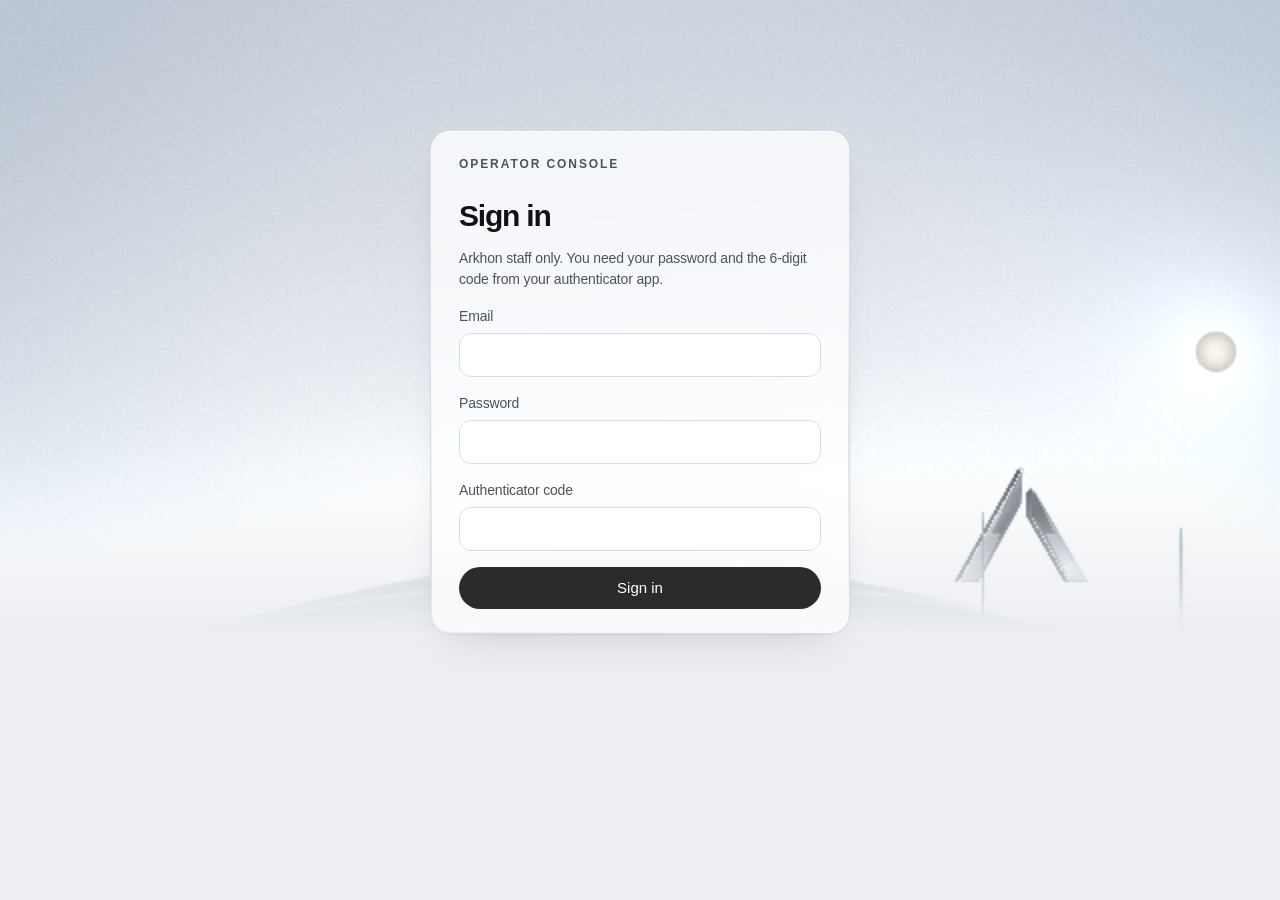
==== commit 85abc558: "Horizon v3: intro clock starts on the first drawn frame; Skip ends it at once Co-Authored-By: Claude" ====
--- a/server/console/index.html
+++ b/server/console/index.html
@@ -581,14 +581,19 @@
       const C = S.colors, T = C.T, tier = TIERS[S.tier], a = S.W / S.H;
       const time = still ? 12 : (t - S.t0) / 1000;
       // camera: pan eases towards the page's place; the pointer adds a little parallax
+      S.prevGap = S.prevT && !still ? t - S.prevT : 0;
       const dt = S.prevT ? Math.min(.1, (t - S.prevT) / 1000) : .016; S.prevT = still ? 0 : t;
       const k = r => 1 - Math.exp(-dt * r); // frame-rate independent easing
       if (!still) { S.pan += (S.panT - S.pan) * k(3.4); S.ptr += (S.ptrT - S.ptr) * k(3.6); } else { S.pan = S.panT; }
       const pan = S.pan + (still ? 0 : S.ptr * .35);
       const fly = S.panT - S.pan; // towers ride with the land while flying
       let grow = 1; if (!still && S.growAt > 0) grow = Math.min(1, (t - S.growAt) / 1200); if (still) grow = 1;
-      let intro = 1; if (S.introAt > 0 && !still) { intro = Math.min(1, (t - S.introAt) / S.introDur); if (intro >= 1) { S.introAt = -1; const f = S.onIntroEnd; S.onIntroEnd = null; if (f) f(); } }
-      if (S.introAt > 0) grow = Math.min(grow, Math.max(0, (intro - .3) / .5));
+      // The intro clock starts on the first frame actually drawn, and a stalled frame (page load,
+      // a busy main thread) doesn't eat into it.
+      if (S.introPending && !still) { S.introPending = false; S.introAt = t; }
+      if (S.introAt > 0 && !still && S.prevGap > 300) S.introAt += S.prevGap - 16;
+      let intro = S.introPending ? 0 : 1; if (S.introAt > 0 && !still) { intro = Math.min(1, (t - S.introAt) / S.introDur); if (intro >= 1) { S.introAt = -1; const f = S.onIntroEnd; S.onIntroEnd = null; if (f) f(); } }
+      if (S.introAt > 0 || S.introPending) grow = Math.min(grow, Math.max(0, (intro - .3) / .5));
       if (!still) S.level += (S.levelT - S.level) * k(S.mode === 4 ? 1.4 : 2.6); else S.level = S.levelT;
       const ex = S.mode === 4 && still ? 1 : S.level;
       gl.viewport(0, 0, S.W, S.H);
@@ -681,8 +686,9 @@
       pulse() { if (!reduce.matches) { S.pulseAt = performance.now(); kick(); } },
       burst() { if (!reduce.matches) { S.burstAt = performance.now(); kick(); } },
       /** Play the sunrise intro; resolves when it ends (or at once under reduced motion). */
-      intro(dur) { return new Promise(res => { if (reduce.matches) return res(); S.introDur = dur || 2500; S.introAt = performance.now(); S.onIntroEnd = res; kick(); }); },
-      skipIntro() { if (S.introAt > 0) { S.introAt = performance.now() - S.introDur; kick(); } },
+      intro(dur) { return new Promise(res => { if (reduce.matches) return res(); S.introDur = dur || 2500; S.introAt = -1; S.introPending = true; S.onIntroEnd = res; kick();
+        setTimeout(() => { if (S.onIntroEnd === res) this.skipIntro(); }, S.introDur * 4); /* never strand the page behind an intro */ }); },
+      skipIntro() { S.introPending = false; S.introAt = -1; const f = S.onIntroEnd; S.onIntroEnd = null; if (f) f(); kick(); },
       setVisible(v) { if (S.visible !== v) { S.visible = v; kick(); } },
       stop() { S.running = false; kick(); }, start() { S.running = true; kick(); },
       target() { const [x0, x1] = span(); const r = canvas.getBoundingClientRect(); const hy = S.hyPx == null ? S.cssH * .72 : S.hyPx;
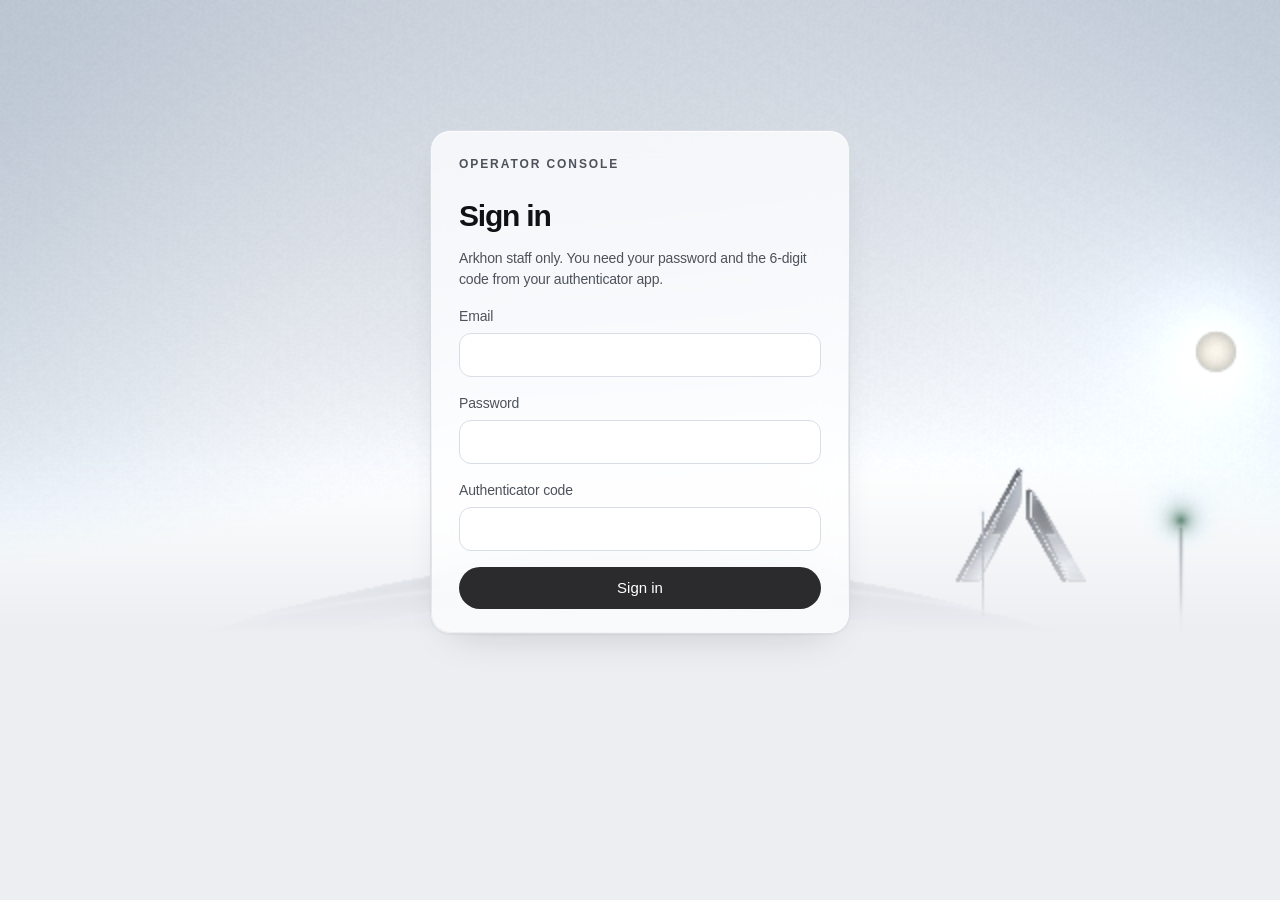
==== commit 79d57117: "Horizon v3: AA contrast over the world (data light reads on any sky, data height scales with the roo" ====
--- a/server/console/index.html
+++ b/server/console/index.html
@@ -328,7 +328,7 @@
 uniform vec2 uRes; uniform float uTime, uHy, uDolly, uDark, uMode, uNT, uNS, uLevel, uIntro, uOct, uLay, uHaze, uGrow, uAsp;
 uniform vec3 uSkyTop, uSkyLow, uGlow, uGround, uLand, uSage, uBar;
 uniform vec4 uSun; uniform vec4 uTw[16]; uniform float uSer[16];
-uniform vec3 uMon; uniform vec4 uEv; uniform vec2 uSpan; uniform float uPan;
+uniform vec3 uMon; uniform vec4 uEv; uniform vec2 uSpan; uniform float uPan, uDH;
 float h1(float n){return fract(sin(mod(n,4096.))*43758.5453);}
 float h2(vec2 p){return fract(sin(dot(mod(p,4096.),vec2(127.1,311.7)))*43758.5453);}
 float n1(float x){float i=floor(x),f=fract(x);f=f*f*(3.-2.*f);return mix(h1(i),h1(i+1.),f);}
@@ -429,7 +429,8 @@
   // volumetric haze drifting along the horizon
   if(uHaze>0.){float f=exp(-abs(p.y-uHy-.012)*13.)*(.55+.45*n2(vec2(p.x*2.5+t*.025+uPan*.2,p.y*7.)));col+=uGlow*f*.28*uHaze;}
   // ---- data
-  float base=uHy-curv(p.x)+.002;
+  float base=uHy-curv(p.x)+.002, nar=step(uAsp,1.);
+  vec3 ACC=mix(vec3(.12,.36,.24),vec3(.62,.95,.78),uDark), INK=mix(vec3(.15,.15,.17),vec3(.97),uDark); // data light reads on any sky
   if(uMode<2.5){
     float beam=uMode>1.5?mix(uSpan.x-.05,uSpan.y+.05,fract(t/4.2)):-9.;
     for(int i=0;i<16;i++){if(float(i)>=uNT)break;vec4 w=uTw[i];
@@ -446,43 +447,43 @@
       vec2 tip=vec2(w.x,bx+hh+.012*g); float dt=length(p-tip);
       if(p.y>bx+hh&&p.y<tip.y&&dx<.0009&&!(hit>=0.&&hit<.9))col=mix(col,mix(uBar,vec3(.9),lit),.9);
       float blink=lit>.5?(.65+.35*sin(t*2.4+float(i))):.45;
-      col+=mix(uGlow,uSage*2.2+.2,lit*.6)*exp(-dt*(lit>.5?70.:150.))*blink*g*(lit*.9+.25);}
+      col=mix(col,lit>.5?ACC:INK,clamp(exp(-dt*(lit>.5?70.:150.))*blink*g*(lit*.9+.25),0.,1.));}
     if(uMode>1.5&&uMode<2.5){float bd=abs(p.x-beam);
-      col+=uGlow*exp(-bd*240.)*smoothstep(base-.01,base+.28,p.y)*smoothstep(base+.36,base+.05,p.y)*.9;
-      col+=uSage*1.5*exp(-bd*900.)*exp(-abs(p.y-base)*120.)*.8;}
+      col=mix(col,ACC,clamp(exp(-bd*240.)*smoothstep(base-.01,base+.2,p.y)*smoothstep(base+.26-nar*.12,base+.03,p.y)*.75,0.,1.));
+      col=mix(col,INK,clamp(exp(-bd*900.)*exp(-abs(p.y-base)*120.),0.,1.));}
   }
   if(uMode>3.5&&uMode<4.5){ // reports: a light trail drawing the series across the land
     float best=1e3,along=0.,tot=0.,at=0.; vec2 prev=vec2(0);
     for(int i=0;i<16;i++){if(float(i)>=uNS)break;float xi=mix(uSpan.x,uSpan.y,float(i)/max(uNS-1.,1.));
-      vec2 cur=vec2(xi,uHy-curv(xi)+.03+uSer[i]*.2);
+      vec2 cur=vec2(xi,uHy-curv(xi)+.03+uSer[i]*uDH);
       if(i>0){vec2 e=cur-prev,w=p-prev;float hseg=clamp(dot(w,e)/dot(e,e),0.,1.);float d=length(w-e*hseg);
         if(d<best){best=d;at=tot+hseg*length(e);} tot+=length(e);}
       prev=cur;}
     float prog=uLevel*tot; float on=step(at,prog);
-    col+=mix(uGlow,uSage*2.+.15,.5)*(exp(-best*900.)*1.1+exp(-best*90.)*.35)*on*(.5+.5*smoothstep(prog-.6,prog,at));
+    col=mix(col,ACC,clamp((exp(-best*900.)*1.1+exp(-best*110.)*.3)*on*(.55+.45*smoothstep(prog-.6,prog,at)),0.,1.));
     // the comet head
     float hx=0.; vec2 hp=vec2(0); prev=vec2(0); tot=0.;
     for(int i=0;i<16;i++){if(float(i)>=uNS)break;float xi=mix(uSpan.x,uSpan.y,float(i)/max(uNS-1.,1.));
-      vec2 cur=vec2(xi,uHy-curv(xi)+.03+uSer[i]*.2); if(i>0){float l=length(cur-prev); if(prog>=tot&&prog<=tot+l+1e-4){hp=mix(prev,cur,(prog-tot)/max(l,1e-4));hx=1.;} tot+=l;} prev=cur;}
-    col+=vec3(1.)*exp(-length(p-hp)*160.)*hx*1.2;
+      vec2 cur=vec2(xi,uHy-curv(xi)+.03+uSer[i]*uDH); if(i>0){float l=length(cur-prev); if(prog>=tot&&prog<=tot+l+1e-4){hp=mix(prev,cur,(prog-tot)/max(l,1e-4));hx=1.;} tot+=l;} prev=cur;}
+    col=mix(col,INK,clamp(exp(-length(p-hp)*160.)*hx*1.2,0.,1.));
   }
   if(uMode>5.5){ // privacy: a translucent dome closes over the land; activity stays inside
-    vec2 c=vec2(mix(uSpan.x,uSpan.y,.5),base); vec2 rr=vec2((uSpan.y-uSpan.x)*.58,.26)*uLevel;
+    vec2 c=vec2(mix(uSpan.x,uSpan.y,.5),base); vec2 rr=vec2((uSpan.y-uSpan.x)*mix(.58,.5,nar),uDH*1.25)*uLevel;
     vec2 dq=(p-vec2(c.x,uHy-curv(c.x)))/max(rr,vec2(1e-3)); float d=length(dq)-1.;
     if(p.y>uHy-curv(p.x)-.004&&rr.x>.01){
       float fres=exp(-abs(d)*38.)*1.2+(d<0.?pow(clamp(1.+d,0.,1.),5.)*.35:0.);
       float lat=d<0.?smoothstep(.02,0.,abs(fract(dq.y*5.)-.5)*.6)*.18+smoothstep(.03,0.,abs(fract(dq.x*4.+.5)-.5)*.5)*.12:0.;
-      col+=mix(uGlow,uSage*1.8+.15,.45)*(fres+lat*(1.+d))*.9; if(d<0.)col=mix(col,uSkyLow,.08);}
+      col=mix(col,ACC,clamp((fres+lat*(1.+d))*.75,0.,1.)); if(d<0.)col=mix(col,ACC,.05);}
     for(int i=0;i<16;i++){if(float(i)>=uNT)break;vec4 w=uTw[i];
       vec2 dp=vec2(c.x+(w.x-.5)*rr.x*1.5,uHy-curv(c.x)+.01+abs(sin(t*(1.1+w.z*.6)+float(i)*1.3))*rr.y*.62*w.y);
-      col+=mix(uGlow,uSage*2.2+.2,.6)*exp(-length(p-dp)*150.)*uLevel;}
+      col=mix(col,ACC,clamp(exp(-length(p-dp)*150.)*uLevel*1.2,0.,1.));}
   }
   // ---- the horizon line, drawn from the centre outward during the intro
   float hl=exp(-abs(p.y-(uHy-curv(p.x)))*uRes.y*.9)*smoothstep(I*1.2*uAsp,I*1.2*uAsp-.1,abs(p.x-uMon.x*.4));
   col+=uGlow*hl*(.35+.65*(1.-smoothstep(.85,1.,I)));
   // ---- events: an approved card landing (ring) and the all-clear burst
   if(uEv.x>=0.&&uEv.x<1.){vec2 e=(p-vec2(uEv.z,base+.004))/vec2(1.,.28);float r=.03+.16*(1.-pow(1.-uEv.x,3.));
-    col+=uGlow*exp(-abs(length(e)-r)*200.)*(1.-uEv.x)*1.2;}
+    col=mix(col,INK,clamp(exp(-abs(length(e)-r)*200.)*(1.-uEv.x)*1.2,0.,1.));}
   if(uEv.y>=0.&&uEv.y<1.){float r=length((p-vec2(uEv.z,base))*vec2(1.,1.4));float R=.05+uAsp*.7*(1.-pow(1.-uEv.y,3.));
     col+=uGlow*exp(-abs(r-R)*14.)*(1.-uEv.y)*.9+uSage*exp(-abs(r-R*.8)*30.)*(1.-uEv.y)*.5;}
   // ---- intro exposure (pre-dawn to day)
@@ -525,7 +526,7 @@
     const buf = gl.createBuffer(); gl.bindBuffer(gl.ARRAY_BUFFER, buf);
     gl.bufferData(gl.ARRAY_BUFFER, new Float32Array([-1, -1, 3, -1, -1, 3]), gl.STATIC_DRAW);
     gl.enableVertexAttribArray(0); gl.vertexAttribPointer(0, 2, gl.FLOAT, false, 0, 0);
-    const U = {}; ['uRes', 'uTime', 'uHy', 'uDolly', 'uDark', 'uMode', 'uNT', 'uNS', 'uLevel', 'uIntro', 'uOct', 'uLay', 'uHaze', 'uGrow', 'uAsp', 'uSkyTop', 'uSkyLow', 'uGlow', 'uBar', 'uGround', 'uLand', 'uSage', 'uSun', 'uTw', 'uSer', 'uMon', 'uEv', 'uSpan', 'uPan']
+    const U = {}; ['uRes', 'uTime', 'uHy', 'uDolly', 'uDark', 'uMode', 'uNT', 'uNS', 'uLevel', 'uIntro', 'uOct', 'uLay', 'uHaze', 'uGrow', 'uAsp', 'uSkyTop', 'uSkyLow', 'uGlow', 'uBar', 'uGround', 'uLand', 'uSage', 'uSun', 'uTw', 'uSer', 'uMon', 'uEv', 'uSpan', 'uPan', 'uDH']
       .forEach(n => { U[n] = gl.getUniformLocation(pr, n); });
     const dbg = gl.getExtension('WEBGL_debug_renderer_info');
     const renderer = String(dbg ? gl.getParameter(dbg.UNMASKED_RENDERER_WEBGL) : gl.getParameter(gl.RENDERER));
@@ -563,7 +564,7 @@
 
     function layoutTowers() {
       const [x0, x1] = span(), list = S.data.towers, n = Math.min(16, list.length), max = Math.max(1e-6, ...list.map(b => b.v || 0));
-      const narrow = S.W / S.H < 1, hMax = narrow ? .12 : .2;
+      const narrow = S.W / S.H < 1, hMax = narrow ? .09 : .2;
       S.nt = n;
       for (let i = 0; i < n; i++) {
         const b = list[i], x = n === 1 ? (x0 + x1) / 2 : x0 + (x1 - x0) * (i + .5) / n;
@@ -606,7 +607,10 @@
       const narrow = a < 1, monX = narrow ? .22 * a : (opts.lite ? .3 * a : .22 * a), monS = narrow ? .14 : (opts.lite ? .2 : .26);
       gl.uniform4f(U.uSun, monX + T.x * a * .5 - pan * .01, .5 - hyPx / S.cssH + T.y, T.k, T.n);
       gl.uniform3f(U.uMon, monX - pan * .004, monS, 0);
+      // Data never climbs into the title: its height scales with the room between the top and the horizon.
+      const room = Math.max(.45, Math.min(1, hyPx / S.cssH / .72)), dh = (a < 1 ? .06 : .2) * room; gl.uniform1f(U.uDH, dh);
       const tw = S.tw.slice(0, Math.max(4, S.nt * 4));
+      if (S.mode !== 6) for (let i = 0; i < S.nt; i++) tw[i * 4 + 1] *= dh / (a < 1 ? .09 : .2);
       const fx = Math.max(-1.4 * a, Math.min(1.4 * a, fly * .55));
       if (fx && S.mode !== 6) for (let i = 0; i < S.nt; i++) tw[i * 4] -= fx;
       gl.uniform4fv(U.uTw, new Float32Array(64).map((_, i) => tw[i] || 0)); gl.uniform1f(U.uNT, S.nt);
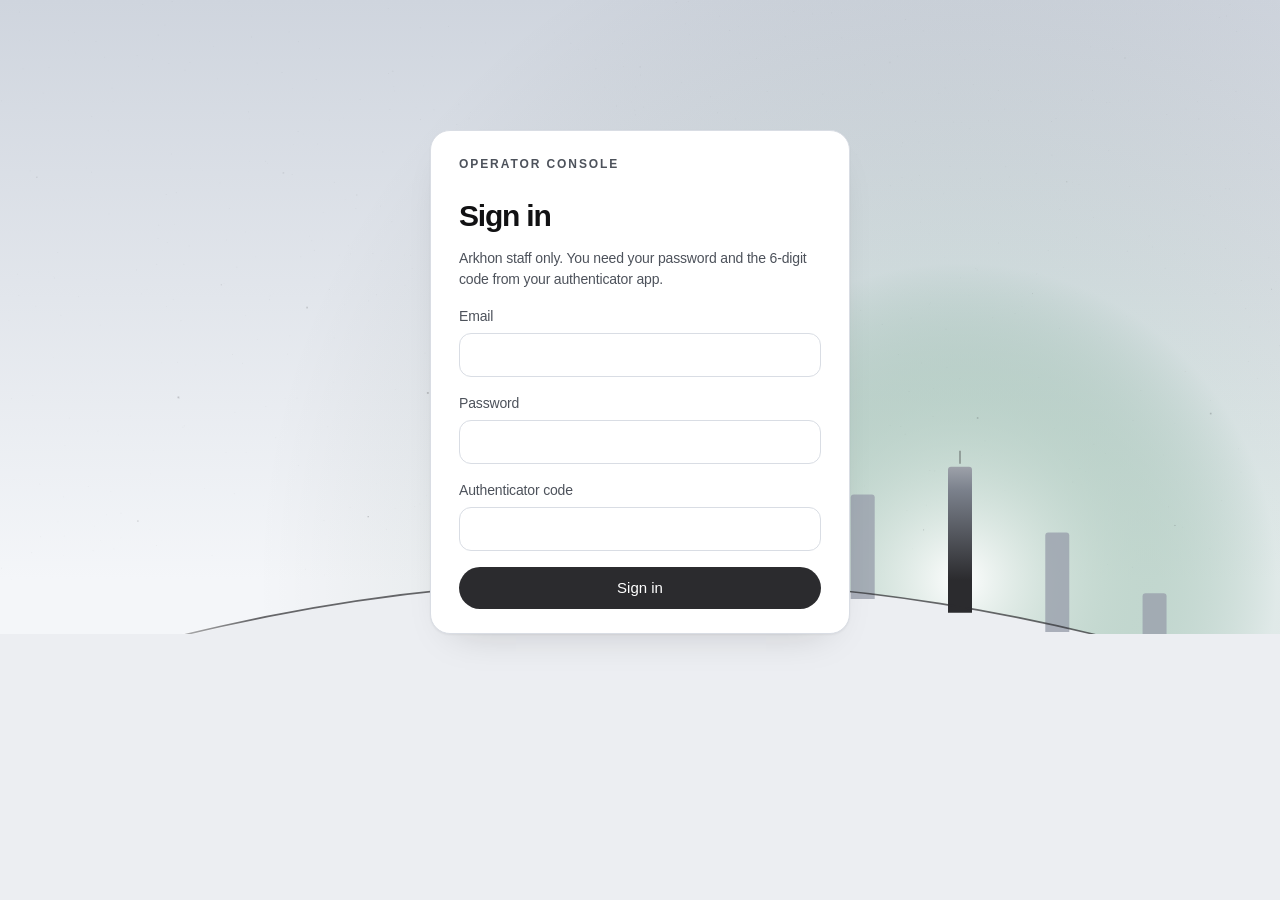
==== commit 6636616d: "Horizon v3: software renderers use the Canvas-2D scenes; lowest WebGL tier hands off below ~22 fps; " ====
--- a/server/console/index.html
+++ b/server/console/index.html
@@ -531,6 +531,7 @@
     const dbg = gl.getExtension('WEBGL_debug_renderer_info');
     const renderer = String(dbg ? gl.getParameter(dbg.UNMASKED_RENDERER_WEBGL) : gl.getParameter(gl.RENDERER));
     const soft = /swiftshader|llvmpipe|software|basic render/i.test(renderer);
+    if (soft && !/[?&]gl=force\b/.test(location.search)) { const lc = gl.getExtension('WEBGL_lose_context'); if (lc) lc.loseContext(); return null; }
     const tq = v2 ? gl.getExtension('EXT_disjoint_timer_query_webgl2') : gl.getExtension('EXT_disjoint_timer_query');
     const TIERS = [{ s: 1, oct: 5, lay: 5, haze: 1, fps: 60 }, { s: .75, oct: 4, lay: 4, haze: 1, fps: 60 }, { s: .5, oct: 3, lay: 3, haze: 0, fps: 60 }, { s: .5, oct: 3, lay: 3, haze: 0, fps: 30 }];
     const S = {
@@ -640,7 +641,12 @@
     const pct = (a, p) => { if (!a.length) return 0; const s = [...a].sort((x, y) => x - y); return s[Math.min(s.length - 1, Math.floor(s.length * p))]; };
     function adapt() {
       // Budget: 12 ms of GPU per frame (timer query) or, without one, a 60 fps cadence.
-      if (S.frameN % 45 || S.tier >= 3 || S.locked) return;
+      if (S.frameN % 45 || S.locked) return;
+      if (S.tier >= 3) {
+        const r = S.frames.slice(-30);
+        if (r.length >= 20 && med(r) > 45 && opts.onLost) { S.lost = true; opts.onLost(); }
+        return;
+      }
       const recent = S.frames.slice(-40), g = S.gpu.slice(-40);
       const slow = (g.length >= 20 && med(g) > 12) || (recent.length >= 30 && med(recent) > 19);
       if (slow) { S.tier++; S.tierLog.push({ at: Math.round(performance.now()), tier: S.tier, gpu_ms: +med(g).toFixed(2), interval_ms: +med(recent).toFixed(2) }); S.frames = []; S.gpu = []; resize(); }
